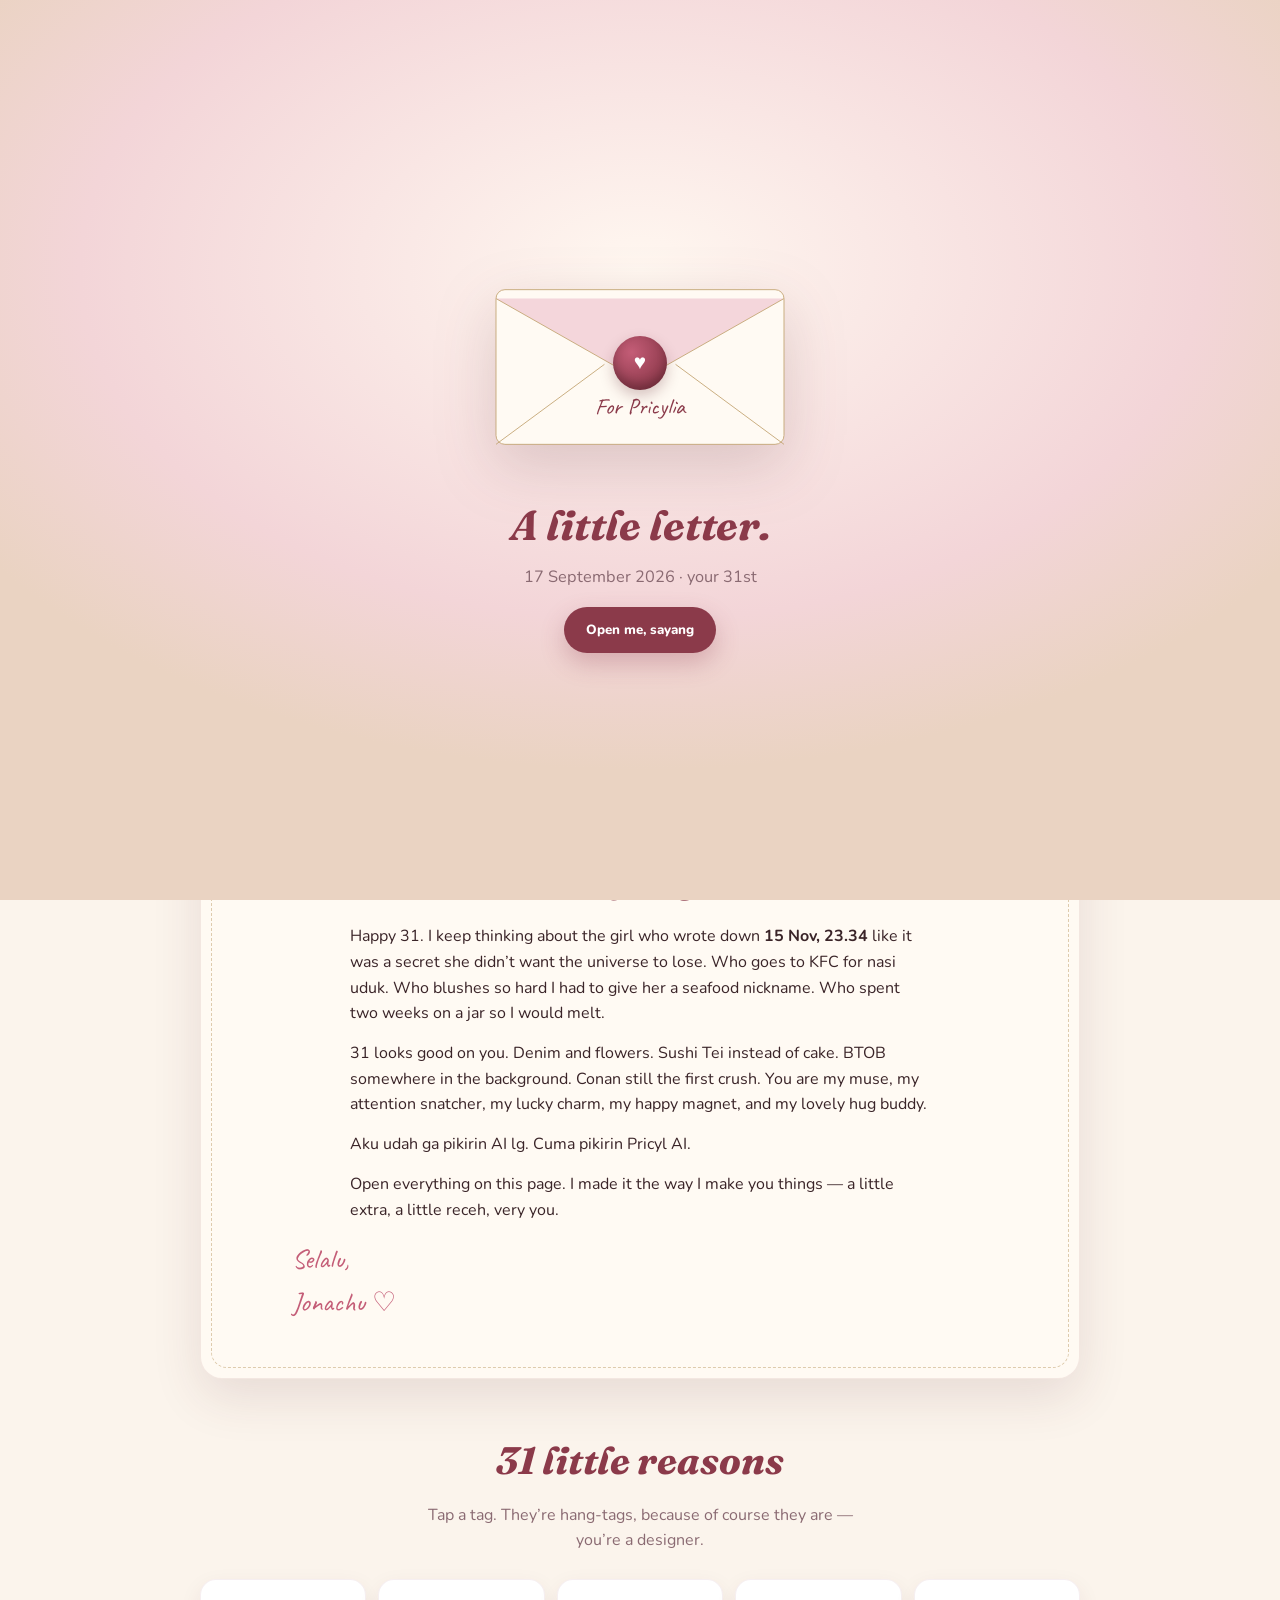
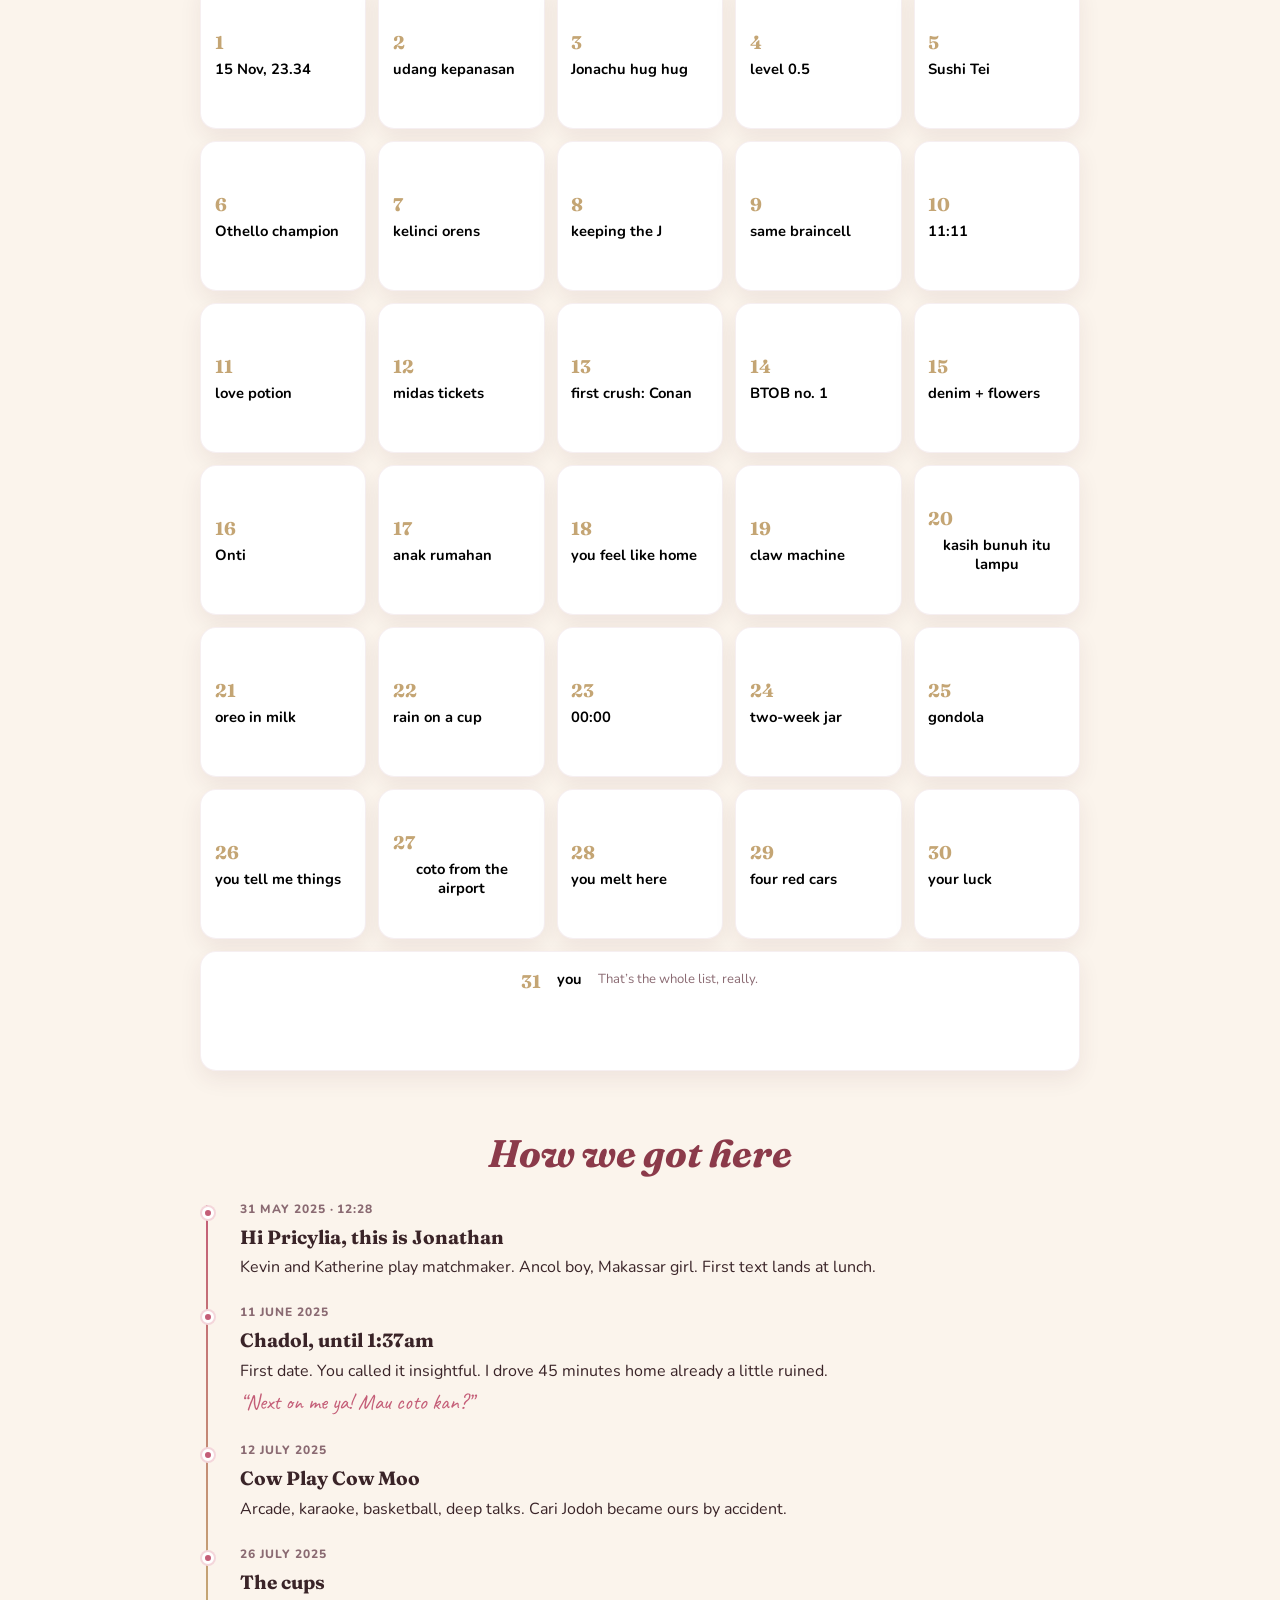
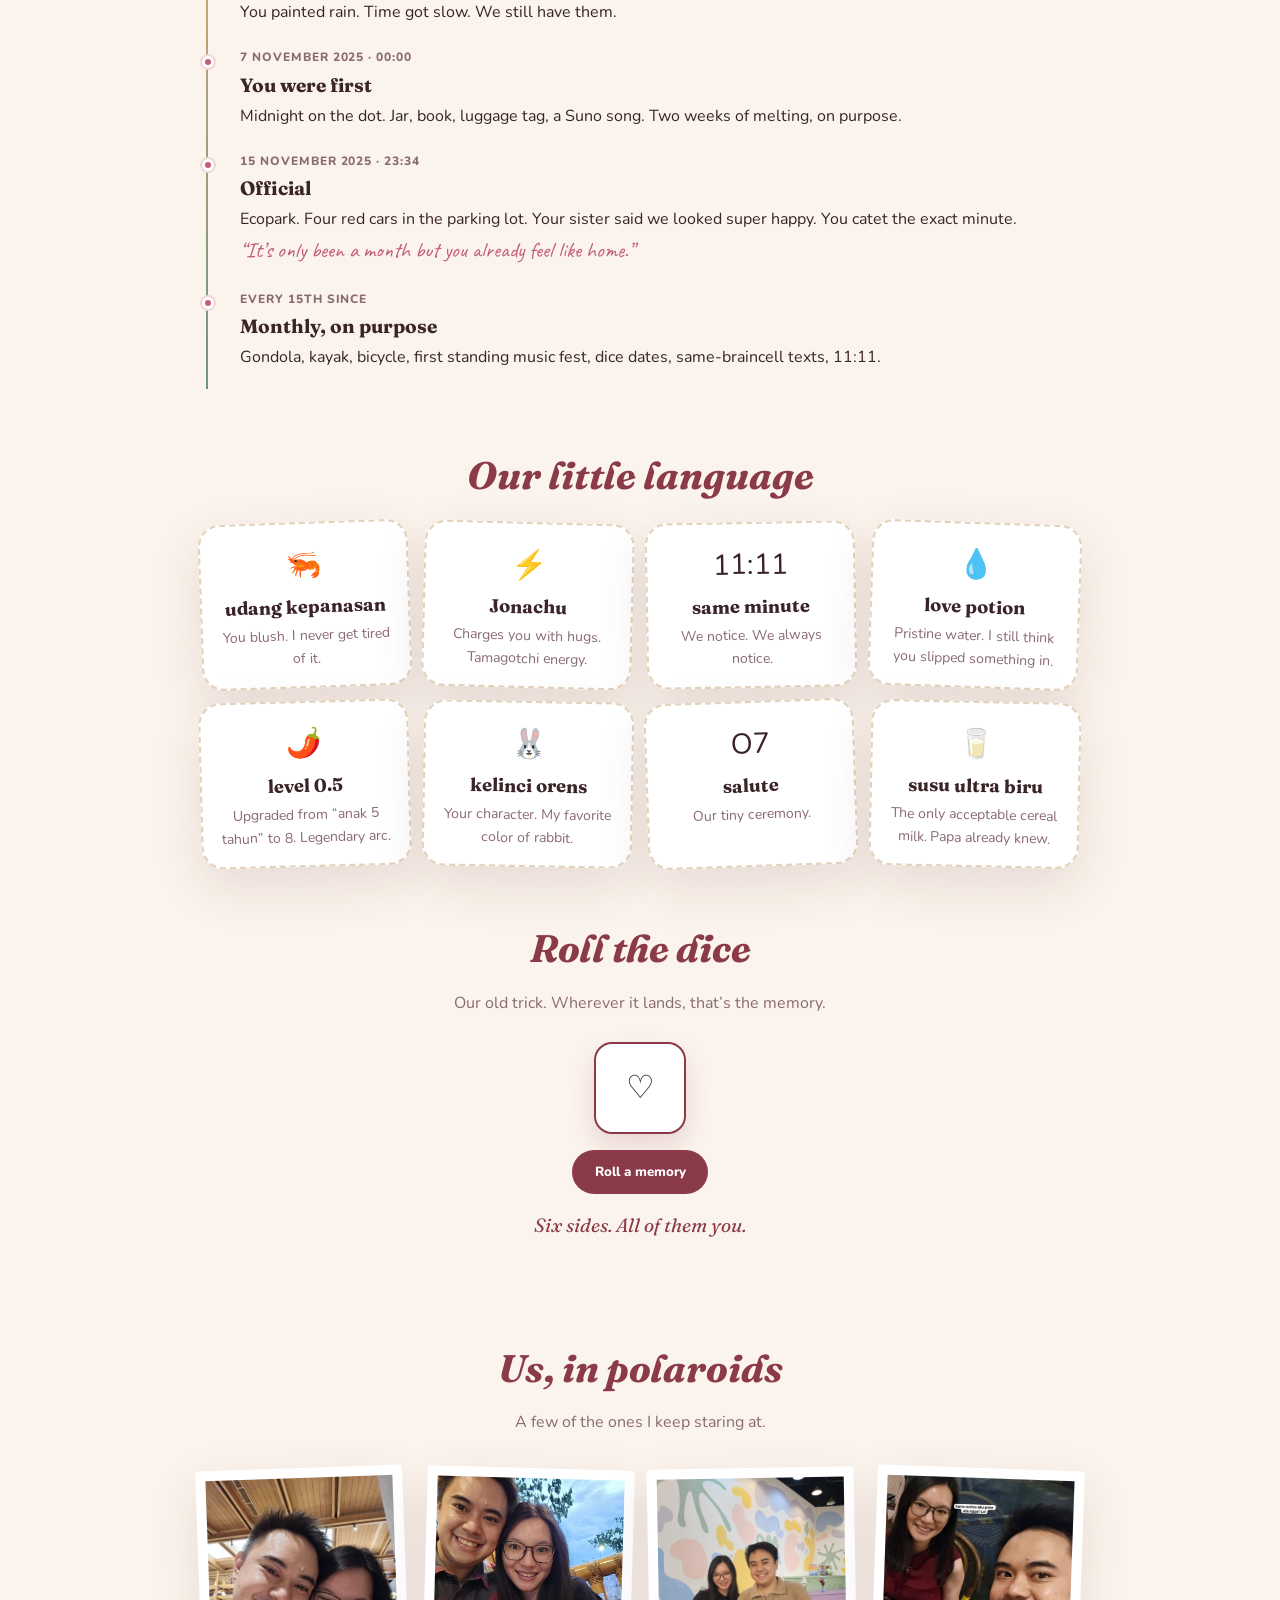
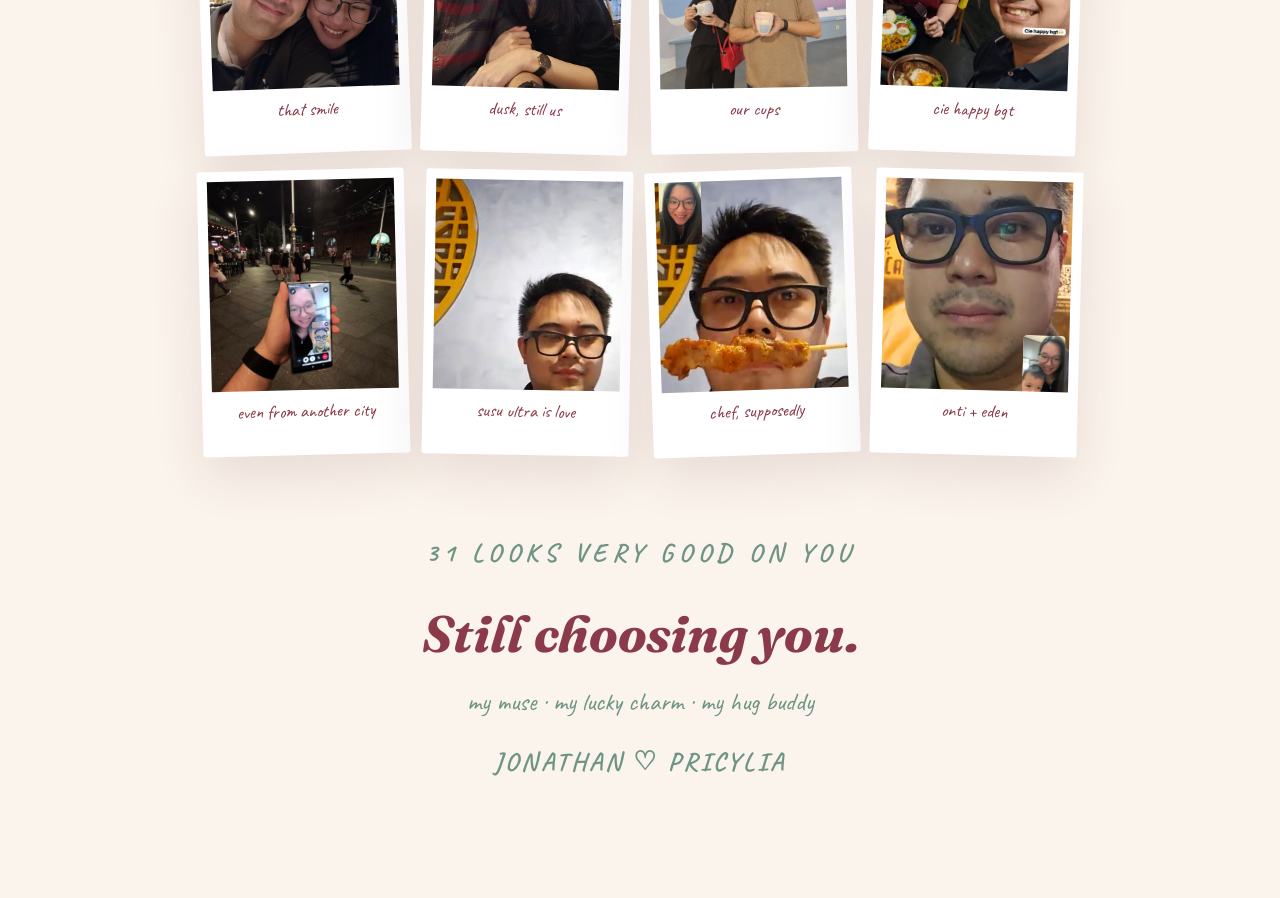
==== birthday/index.html @ 7da09017 "Add Pricylia's 31st birthday letter at /birthday A sealed-envelope birthday site with her photos, 31" ====
<!DOCTYPE html>
<html lang="en">
<head>
<meta charset="UTF-8">
<meta name="viewport" content="width=device-width, initial-scale=1">
<title>Happy 31st, Pricylia</title>
<meta name="description" content="A birthday letter for Pricylia — 17 September 2026.">
<meta property="og:title" content="Happy 31st, Pricylia">
<meta property="og:description" content="Open me, sayang.">
<link rel="preconnect" href="https://fonts.googleapis.com">
<link rel="preconnect" href="https://fonts.gstatic.com" crossorigin>
<link href="https://fonts.googleapis.com/css2?family=Caveat:wght@500;600;700&family=Fraunces:ital,opsz,wght@0,9..144,500;0,9..144,700;1,9..144,500;1,9..144,700&family=Nunito:wght@400;600;700;800&display=swap" rel="stylesheet">
<style>
:root{
  --cream:#fbf4ec;
  --paper:#fffaf3;
  --ink:#3a2428;
  --muted:#8a6a72;
  --rose:#c45d77;
  --maroon:#8b3a4a;
  --gold:#c4a574;
  --sage:#6f9484;
  --blush:#f4d6db;
  --petal:#e8a0b0;
  --shadow:0 18px 50px rgba(90,40,50,.12);
  --radius:22px;
}
*,*::before,*::after{box-sizing:border-box;margin:0;padding:0}
html{scroll-behavior:smooth}
body{
  font-family:'Nunito',sans-serif;
  color:var(--ink);
  background:var(--cream);
  line-height:1.6;
  overflow-x:hidden;
  min-height:100vh;
}
body::before{
  content:"";
  position:fixed;inset:0;pointer-events:none;z-index:0;
  background:
    radial-gradient(900px 500px at 10% -10%, rgba(244,214,219,.7), transparent 60%),
    radial-gradient(700px 400px at 110% 10%, rgba(196,165,116,.22), transparent 55%),
    radial-gradient(600px 500px at 50% 120%, rgba(111,148,132,.16), transparent 50%);
}
img{max-width:100%;display:block}
button{font-family:inherit;cursor:pointer}
a{color:var(--maroon)}
.wrap{position:relative;z-index:1;max-width:920px;margin:0 auto;padding:0 1.25rem 5rem}

/* Envelope gate */
.gate{
  position:fixed;inset:0;z-index:80;
  display:flex;align-items:center;justify-content:center;
  background:
    radial-gradient(800px 500px at 50% 30%, #fff7f0, #f3d5d8 70%, #ead3c2);
  transition:opacity .8s ease, visibility .8s ease;
}
.gate.open{opacity:0;visibility:hidden;pointer-events:none}
.gate-inner{text-align:center;padding:1.5rem;max-width:420px}
.envelope{
  position:relative;
  width:min(320px,78vw);margin:0 auto 1.4rem;cursor:pointer;
  filter:drop-shadow(0 20px 30px rgba(90,40,50,.18));
  transform-origin:center;
  animation:floaty 3.4s ease-in-out infinite;
}
.envelope svg{width:100%;height:auto}
.gate h1{
  font-family:'Fraunces',serif;font-style:italic;font-weight:700;
  font-size:clamp(1.8rem,5vw,2.6rem);color:var(--maroon);margin-bottom:.35rem;
}
.gate p{color:var(--muted);font-size:1.02rem}
.tap{
  display:inline-block;margin-top:1.1rem;
  background:var(--maroon);color:#fff;border:0;
  padding:.85rem 1.4rem;border-radius:999px;font-weight:800;
  box-shadow:0 10px 24px rgba(139,58,74,.28);
}
.seal{
  position:absolute;left:50%;top:52%;transform:translate(-50%,-50%);
  width:54px;height:54px;border-radius:50%;
  background:radial-gradient(circle at 35% 30%, #c45d77, #7a2d3c);
  box-shadow:inset 0 -6px 10px rgba(0,0,0,.2), 0 6px 14px rgba(90,30,40,.25);
  display:grid;place-items:center;color:#fff;font-size:1.3rem;
  pointer-events:none;
}

/* Petals */
.petals{position:fixed;inset:0;overflow:hidden;pointer-events:none;z-index:5}
.petal{
  position:absolute;top:-40px;width:12px;height:16px;border-radius:80% 0 80% 0;
  background:var(--petal);opacity:.75;
  animation:fall linear forwards;
}
.petal:nth-child(odd){background:#c4a574;border-radius:0 80% 0 80%}
.petal:nth-child(3n){background:#6f9484}

/* Hero */
.hero{text-align:center;padding:3.5rem 0 2rem}
.kicker{
  letter-spacing:.22em;text-transform:uppercase;font-size:.72rem;
  color:var(--maroon);font-weight:800;margin-bottom:.7rem;
}
.hero h1{
  font-family:'Fraunces',serif;font-style:italic;font-weight:700;
  font-size:clamp(2.4rem,8vw,4.6rem);color:var(--maroon);line-height:1.05;
}
.hero .sub{
  font-family:'Caveat',cursive;font-size:clamp(1.5rem,4vw,2.1rem);
  color:var(--sage);margin:.4rem 0 1.4rem;
}
.polaroid{
  width:min(280px,70vw);margin:0 auto 1.2rem;background:#fff;
  padding:12px 12px 36px;border-radius:4px;
  box-shadow:var(--shadow);transform:rotate(-2.4deg);
}
.polaroid img{width:100%;height:250px;object-fit:cover;border-radius:2px}
.polaroid span{
  font-family:'Caveat',cursive;font-size:1.25rem;display:block;margin-top:.55rem;color:var(--maroon);
}
.age{
  display:inline-flex;gap:.6rem;align-items:center;justify-content:center;
  margin-top:.6rem;flex-wrap:wrap;
}
.pill{
  background:#fff;border:1px solid rgba(139,58,74,.12);
  border-radius:999px;padding:.35rem .8rem;font-size:.82rem;color:var(--muted);
}

/* Paper card */
.letter{
  background:var(--paper);
  border:1px solid rgba(139,58,74,.1);
  border-radius:var(--radius);
  padding:clamp(1.4rem,4vw,2.4rem);
  box-shadow:var(--shadow);
  position:relative;
}
.letter::after{
  content:"";position:absolute;inset:10px;border:1px dashed rgba(196,165,116,.55);
  border-radius:16px;pointer-events:none;
}
.letter h2,.section-title{
  font-family:'Fraunces',serif;font-style:italic;text-align:center;
  color:var(--maroon);font-size:clamp(1.7rem,4vw,2.4rem);margin-bottom:1rem;
}
.letter p{margin:0 auto .9rem;max-width:58ch}
.signoff{font-family:'Caveat',cursive;font-size:1.7rem;color:var(--rose);margin-top:1rem}

section{padding:3.2rem 0 0}
.lede{text-align:center;color:var(--muted);max-width:46ch;margin:-.3rem auto 1.6rem}

/* 31 reasons */
.reasons{
  display:grid;grid-template-columns:repeat(auto-fill,minmax(150px,1fr));gap:.75rem;
}
.reason{
  background:#fff;border-radius:16px;min-height:150px;padding:1rem .85rem .9rem;
  box-shadow:0 8px 22px rgba(90,40,50,.08);
  border:1px solid rgba(139,58,74,.08);
  cursor:pointer;text-align:center;
  display:flex;flex-direction:column;justify-content:center;gap:.35rem;
  transition:transform .25s ease, box-shadow .25s ease;
}
.reason:hover{transform:translateY(-4px) rotate(-.6deg);box-shadow:0 16px 30px rgba(90,40,50,.12)}
.reason .n{
  font-family:'Fraunces',serif;font-weight:700;color:var(--gold);font-size:1.15rem;
}
.reason .t{font-size:.92rem;font-weight:700;line-height:1.35}
.reason .d{display:none;font-size:.82rem;color:var(--muted)}
.reason.open .d{display:block}
.reason.open{background:linear-gradient(180deg,#fff,#fdeef1)}
.reason.featured{grid-column:1/-1;min-height:120px;flex-direction:row;gap:1rem;padding:1.1rem 1.3rem}
.reason.featured .d{display:block}

/* Timeline */
.story{position:relative;padding-left:1.2rem}
.story::before{
  content:"";position:absolute;left:6px;top:.3rem;bottom:.3rem;width:2px;
  background:linear-gradient(var(--rose),var(--gold),var(--sage));
}
.beat{position:relative;padding:0 0 1.4rem 1.3rem}
.beat::before{
  content:"";position:absolute;left:-1.05rem;top:.45rem;
  width:12px;height:12px;border-radius:50%;background:var(--rose);
  border:3px solid #fff;box-shadow:0 0 0 2px var(--blush);
}
.beat .when{font-size:.75rem;letter-spacing:.08em;text-transform:uppercase;color:var(--muted);font-weight:800}
.beat h3{font-family:'Fraunces',serif;font-size:1.2rem;margin:.15rem 0 .2rem}
.quote{font-family:'Caveat',cursive;font-size:1.35rem;color:var(--rose)}

/* Stickers / jokes */
.stickers{
  display:grid;grid-template-columns:repeat(auto-fit,minmax(180px,1fr));gap:.8rem;
}
.sticker{
  background:#fff;border-radius:22px;padding:1.1rem 1rem 1rem;
  text-align:center;box-shadow:var(--shadow);
  border:2px dashed rgba(196,165,116,.5);
  transform:rotate(var(--tilt, -1deg));
}
.sticker .emo{font-size:1.8rem}
.sticker h3{font-family:'Fraunces',serif;font-size:1.15rem;margin:.25rem 0}
.sticker p{font-size:.88rem;color:var(--muted)}

/* Dice */
.dice-box{text-align:center}
.die{
  width:92px;height:92px;margin:0 auto 1rem;border-radius:18px;
  background:#fff;border:2px solid var(--maroon);
  display:grid;place-items:center;font-size:2rem;
  box-shadow:0 12px 24px rgba(139,58,74,.16);
  transition:transform .4s cubic-bezier(.2,1.4,.3,1);
}
.die.roll{transform:rotate(18deg) scale(1.08)}
.roll-btn{
  background:var(--maroon);color:#fff;border:0;border-radius:999px;
  padding:.8rem 1.4rem;font-weight:800;
}
.memory{
  margin:1rem auto 0;max-width:42ch;min-height:4.8rem;
  font-family:'Fraunces',serif;font-style:italic;font-size:1.2rem;color:var(--maroon);
}

/* Gallery */
.film{
  display:grid;grid-template-columns:repeat(auto-fit,minmax(180px,1fr));gap:1.1rem;
  padding:.4rem 0 1rem;
}
.shot{
  background:#fff;padding:10px 10px 28px;border-radius:3px;
  box-shadow:var(--shadow);transform:rotate(var(--r, 1deg));
  cursor:pointer;
}
.shot img{width:100%;height:210px;object-fit:cover;object-position:center}
.shot.tall img{object-position:center 20%}
.shot.bottom img{object-position:center 80%}
.shot figcaption{
  font-family:'Caveat',cursive;text-align:center;margin-top:.45rem;font-size:1.15rem;color:var(--maroon);
}

/* Close */
.close{
  text-align:center;padding:3.5rem 0 1rem;
}
.close h2{font-family:'Fraunces',serif;font-style:italic;font-size:clamp(2rem,6vw,3.2rem);color:var(--maroon)}
.close p{font-family:'Caveat',cursive;font-size:1.6rem;color:var(--sage);margin:.4rem 0 1.2rem}
.names{font-weight:800;letter-spacing:.12em;text-transform:uppercase;font-size:.72rem;color:var(--muted)}

.lightbox{
  position:fixed;inset:0;background:rgba(40,20,24,.86);display:none;
  align-items:center;justify-content:center;z-index:90;padding:1.5rem;
}
.lightbox.show{display:flex}
.lightbox img{max-width:min(920px,100%);max-height:88vh;border-radius:8px;box-shadow:0 20px 60px rgba(0,0,0,.4)}

@keyframes floaty{
  0%,100%{transform:translateY(0)}
  50%{transform:translateY(-8px)}
}
@keyframes fall{
  to{transform:translateY(110vh) rotate(280deg);opacity:.15}
}
@keyframes pop{
  from{opacity:0;transform:translateY(16px)}
  to{opacity:1;transform:none}
}
.reveal{opacity:0;animation:pop .7s ease forwards}
@media (prefers-reduced-motion:reduce){
  .envelope,.petal,.reveal,.reason{animation:none!important;opacity:1}
  html{scroll-behavior:auto}
}
@media (max-width:640px){
  .polaroid img,.shot img{height:200px}
  .reasons{grid-template-columns:repeat(2,minmax(0,1fr))}
}
</style>
</head>
<body>
<div class="gate" id="gate">
  <div class="gate-inner">
    <div class="envelope" id="envelope" role="button" tabindex="0" aria-label="Open birthday letter">
      <svg viewBox="0 0 360 240" fill="none" aria-hidden="true">
        <rect x="18" y="48" width="324" height="174" rx="10" fill="#fffaf3" stroke="#c4a574"/>
        <path d="M18 58 L180 150 L342 58" fill="#f4d6db" stroke="#c4a574"/>
        <path d="M18 222 L140 132" stroke="#c4a574"/>
        <path d="M342 222 L220 132" stroke="#c4a574"/>
        <text x="180" y="188" text-anchor="middle" font-family="Caveat, cursive" font-size="26" fill="#8b3a4a">For Pricylia</text>
      </svg>
      <div class="seal">♥</div>
    </div>
    <h1>A little letter.</h1>
    <p>17 September 2026 · your 31st</p>
    <button class="tap" id="openBtn" type="button">Open me, sayang</button>
  </div>
</div>

<div class="petals" id="petals" hidden></div>

<main class="wrap">
  <header class="hero">
    <p class="kicker">September 17 · 2026</p>
    <div class="polaroid">
      <img src="photos/us-1.jpg" alt="Jonathan and Pricylia, close and smiling">
      <span>my muse, obviously</span>
    </div>
    <h1>Happy 31st,<br>Pricylia.</h1>
    <p class="sub">from your clingy Jonachu</p>
    <div class="age">
      <span class="pill">born 17.09.1995</span>
      <span class="pill">INFJ, still keeping the J</span>
      <span class="pill">Makassar → Jakarta</span>
    </div>
  </header>

  <section>
    <article class="letter">
      <h2>Sayang,</h2>
      <p>Happy 31. I keep thinking about the girl who wrote down <strong>15 Nov, 23.34</strong> like it was a secret she didn’t want the universe to lose. Who goes to KFC for nasi uduk. Who blushes so hard I had to give her a seafood nickname. Who spent two weeks on a jar so I would melt.</p>
      <p>31 looks good on you. Denim and flowers. Sushi Tei instead of cake. BTOB somewhere in the background. Conan still the first crush. You are my muse, my attention snatcher, my lucky charm, my happy magnet, and my lovely hug buddy.</p>
      <p>Aku udah ga pikirin AI lg. Cuma pikirin Pricyl AI.</p>
      <p>Open everything on this page. I made it the way I make you things — a little extra, a little receh, very you.</p>
      <p class="signoff">Selalu,<br>Jonachu ♡</p>
    </article>
  </section>

  <section>
    <h2 class="section-title">31 little reasons</h2>
    <p class="lede">Tap a tag. They’re hang-tags, because of course they are — you’re a designer.</p>
    <div class="reasons" id="reasons"></div>
  </section>

  <section>
    <h2 class="section-title">How we got here</h2>
    <div class="story">
      <div class="beat">
        <p class="when">31 May 2025 · 12:28</p>
        <h3>Hi Pricylia, this is Jonathan</h3>
        <p>Kevin and Katherine play matchmaker. Ancol boy, Makassar girl. First text lands at lunch.</p>
      </div>
      <div class="beat">
        <p class="when">11 June 2025</p>
        <h3>Chadol, until 1:37am</h3>
        <p>First date. You called it insightful. I drove 45 minutes home already a little ruined.</p>
        <p class="quote">“Next on me ya! Mau coto kan?”</p>
      </div>
      <div class="beat">
        <p class="when">12 July 2025</p>
        <h3>Cow Play Cow Moo</h3>
        <p>Arcade, karaoke, basketball, deep talks. Cari Jodoh became ours by accident.</p>
      </div>
      <div class="beat">
        <p class="when">26 July 2025</p>
        <h3>The cups</h3>
        <p>You painted rain. Time got slow. We still have them.</p>
      </div>
      <div class="beat">
        <p class="when">7 November 2025 · 00:00</p>
        <h3>You were first</h3>
        <p>Midnight on the dot. Jar, book, luggage tag, a Suno song. Two weeks of melting, on purpose.</p>
      </div>
      <div class="beat">
        <p class="when">15 November 2025 · 23:34</p>
        <h3>Official</h3>
        <p>Ecopark. Four red cars in the parking lot. Your sister said we looked super happy. You catet the exact minute.</p>
        <p class="quote">“It’s only been a month but you already feel like home.”</p>
      </div>
      <div class="beat">
        <p class="when">every 15th since</p>
        <h3>Monthly, on purpose</h3>
        <p>Gondola, kayak, bicycle, first standing music fest, dice dates, same-braincell texts, 11:11.</p>
      </div>
    </div>
  </section>

  <section>
    <h2 class="section-title">Our little language</h2>
    <div class="stickers">
      <article class="sticker" style="--tilt:-2deg"><div class="emo">🦐</div><h3>udang kepanasan</h3><p>You blush. I never get tired of it.</p></article>
      <article class="sticker" style="--tilt:1.5deg"><div class="emo">⚡</div><h3>Jonachu</h3><p>Charges you with hugs. Tamagotchi energy.</p></article>
      <article class="sticker" style="--tilt:-1deg"><div class="emo">11:11</div><h3>same minute</h3><p>We notice. We always notice.</p></article>
      <article class="sticker" style="--tilt:2deg"><div class="emo">💧</div><h3>love potion</h3><p>Pristine water. I still think you slipped something in.</p></article>
      <article class="sticker" style="--tilt:-1.5deg"><div class="emo">🌶️</div><h3>level 0.5</h3><p>Upgraded from “anak 5 tahun” to 8. Legendary arc.</p></article>
      <article class="sticker" style="--tilt:1deg"><div class="emo">🐰</div><h3>kelinci orens</h3><p>Your character. My favorite color of rabbit.</p></article>
      <article class="sticker" style="--tilt:-2deg"><div class="emo">O7</div><h3>salute</h3><p>Our tiny ceremony.</p></article>
      <article class="sticker" style="--tilt:1.2deg"><div class="emo">🥛</div><h3>susu ultra biru</h3><p>The only acceptable cereal milk. Papa already knew.</p></article>
    </div>
  </section>

  <section class="dice-box">
    <h2 class="section-title">Roll the dice</h2>
    <p class="lede">Our old trick. Wherever it lands, that’s the memory.</p>
    <div class="die" id="die">♡</div>
    <button class="roll-btn" id="roll" type="button">Roll a memory</button>
    <p class="memory" id="memory">Six sides. All of them you.</p>
  </section>

  <section>
    <h2 class="section-title">Us, in polaroids</h2>
    <p class="lede">A few of the ones I keep staring at.</p>
    <div class="film">
      <figure class="shot" style="--r:-2deg"><img src="photos/us-5.jpg" alt="Pricylia smiling with her eyes closed, leaning on Jonathan"><figcaption>that smile</figcaption></figure>
      <figure class="shot" style="--r:1.6deg"><img src="photos/us-2.jpg" alt="Evening selfie on a bamboo terrace"><figcaption>dusk, still us</figcaption></figure>
      <figure class="shot" style="--r:-1deg"><img src="photos/us-3.jpg" alt="The two of them holding the cups they painted together"><figcaption>our cups</figcaption></figure>
      <figure class="shot" style="--r:2deg"><img src="photos/us-7.jpg" alt="Dinner date, Pricylia in maroon"><figcaption>cie happy bgt</figcaption></figure>
      <figure class="shot tall" style="--r:-1.4deg"><img src="photos/us-11.jpg" alt="Video call on a night street in Sydney"><figcaption>even from another city</figcaption></figure>
      <figure class="shot tall" style="--r:1deg"><img src="photos/us-8.jpg" alt="Jonathan holding a milk bottle on a video call"><figcaption>susu ultra is love</figcaption></figure>
      <figure class="shot tall" style="--r:-2deg"><img src="photos/us-9.jpg" alt="Jonathan with satay as a mustache, Pricylia laughing on video call"><figcaption>chef, supposedly</figcaption></figure>
      <figure class="shot bottom" style="--r:1.5deg"><img src="photos/us-10.jpg" alt="Video call with Pricylia and her nephew Eden"><figcaption>onti + eden</figcaption></figure>
    </div>
  </section>

  <section class="close">
    <p class="kicker">31 looks very good on you</p>
    <h2>Still choosing you.</h2>
    <p>my muse · my lucky charm · my hug buddy</p>
    <p class="names">Jonathan ♡ Pricylia</p>
  </section>
</main>

<div class="lightbox" id="lb" role="dialog" aria-label="Photo"><img alt=""></div>

<script>
const reasons = [
  ["15 Nov, 23.34","You wrote it down. I still get quiet about that."],
  ["udang kepanasan","Bright red. My favorite color on you."],
  ["Jonachu hug hug","Your tamagotchi. I take the job seriously."],
  ["level 0.5","The bravest tiny spice tolerance in Jakarta."],
  ["Sushi Tei","Birthday cake was never the point."],
  ["Othello champion","Whole school. Then you pretend you never want to think."],
  ["kelinci orens","I hear it and I see you."],
  ["keeping the J","Aku tetep J soalnya Jonathan. Unfair and perfect."],
  ["same braincell","The tenth time I knew I was in trouble."],
  ["11:11","A tiny holiday we invented."],
  ["love potion","I still blame the Pristine."],
  ["midas tickets","Mamamoo free. Blackpink free. Blessed."],
  ["first crush: Conan","Loyalty. I respect it."],
  ["BTOB no. 1","You went to the fan meetup alone. That’s courage."],
  ["denim + flowers","First runway, first newspaper, still the plot."],
  ["Onti","Eden tries to race you. 29-year handicap."],
  ["anak rumahan","Homebody who still says yes to the night."],
  ["you feel like home","One month in. You said it. I kept it."],
  ["claw machine","Second try. Of course."],
  ["kasih bunuh itu lampu","Makassar in your mouth. I collect the phrases."],
  ["oreo in milk","Guilty. Cute. Allowed."],
  ["rain on a cup","You painted time slowing down."],
  ["00:00","First to wish me happy birthday. I felt chosen."],
  ["two-week jar","The most dangerous handmade object I own."],
  ["gondola","KATA KAMU AKU CNTIK. Yes. I did. I do."],
  ["you tell me things","The stuff you usually swallow. Safe, with me."],
  ["coto from the airport","Straight home. No itinerary. Ikut aja."],
  ["you melt here","Survival mode off. That’s the honor."],
  ["four red cars","The night we became official. Lucky on purpose."],
  ["your luck","Winning things should be illegal at your rate."],
  ["you","That’s the whole list, really."]
];

const box = document.getElementById('reasons');
reasons.forEach(([t,d],i)=>{
  const el = document.createElement('button');
  el.className = 'reason' + (i === reasons.length-1 ? ' featured' : '');
  el.type = 'button';
  el.innerHTML = `<span class="n">${i+1}</span><span class="t">${t}</span><span class="d">${d}</span>`;
  el.addEventListener('click',()=>el.classList.toggle('open'));
  box.appendChild(el);
});

const memories = [
  "Chadol. First date. You said insightful. I was already gone.",
  "Painted cups. Yours had a handle. You put rain on it.",
  "15 November, 23.34. You catet it. I replay it.",
  "11:11. Two phones, one minute, same little gasp.",
  "You on the gondola. I told you you were beautiful. I meant it twice.",
  "Sushi Tei forever. Besties know. I know now too."
];
const die = document.getElementById('die');
const memory = document.getElementById('memory');
document.getElementById('roll').addEventListener('click',()=>{
  die.classList.add('roll');
  const pick = memories[Math.floor(Math.random()*memories.length)];
  die.textContent = ['⚀','⚁','⚂','⚃','⚄','⚅'][Math.floor(Math.random()*6)];
  memory.textContent = pick;
  setTimeout(()=>die.classList.remove('roll'),400);
});

function openLetter(){
  document.getElementById('gate').classList.add('open');
  const petals = document.getElementById('petals');
  petals.hidden = false;
  if (window.matchMedia('(prefers-reduced-motion: reduce)').matches) return;
  for(let i=0;i<28;i++){
    const p = document.createElement('i');
    p.className = 'petal';
    p.style.left = Math.random()*100+'%';
    p.style.animationDuration = (6+Math.random()*7)+'s';
    p.style.animationDelay = (Math.random()*2)+'s';
    p.style.transform = 'scale('+(0.6+Math.random()*0.8)+')';
    petals.appendChild(p);
  }
}
document.getElementById('openBtn').addEventListener('click', openLetter);
document.getElementById('envelope').addEventListener('click', openLetter);
document.getElementById('envelope').addEventListener('keydown', e=>{
  if(e.key==='Enter' || e.key===' '){ e.preventDefault(); openLetter(); }
});
if (new URLSearchParams(location.search).has('open')) openLetter();

const lb = document.getElementById('lb');
document.querySelectorAll('.shot img, .polaroid img').forEach(img=>{
  img.addEventListener('click',()=>{
    lb.querySelector('img').src = img.src;
    lb.querySelector('img').alt = img.alt;
    lb.classList.add('show');
  });
});
lb.addEventListener('click',()=>lb.classList.remove('show'));
</script>
</body>
</html>
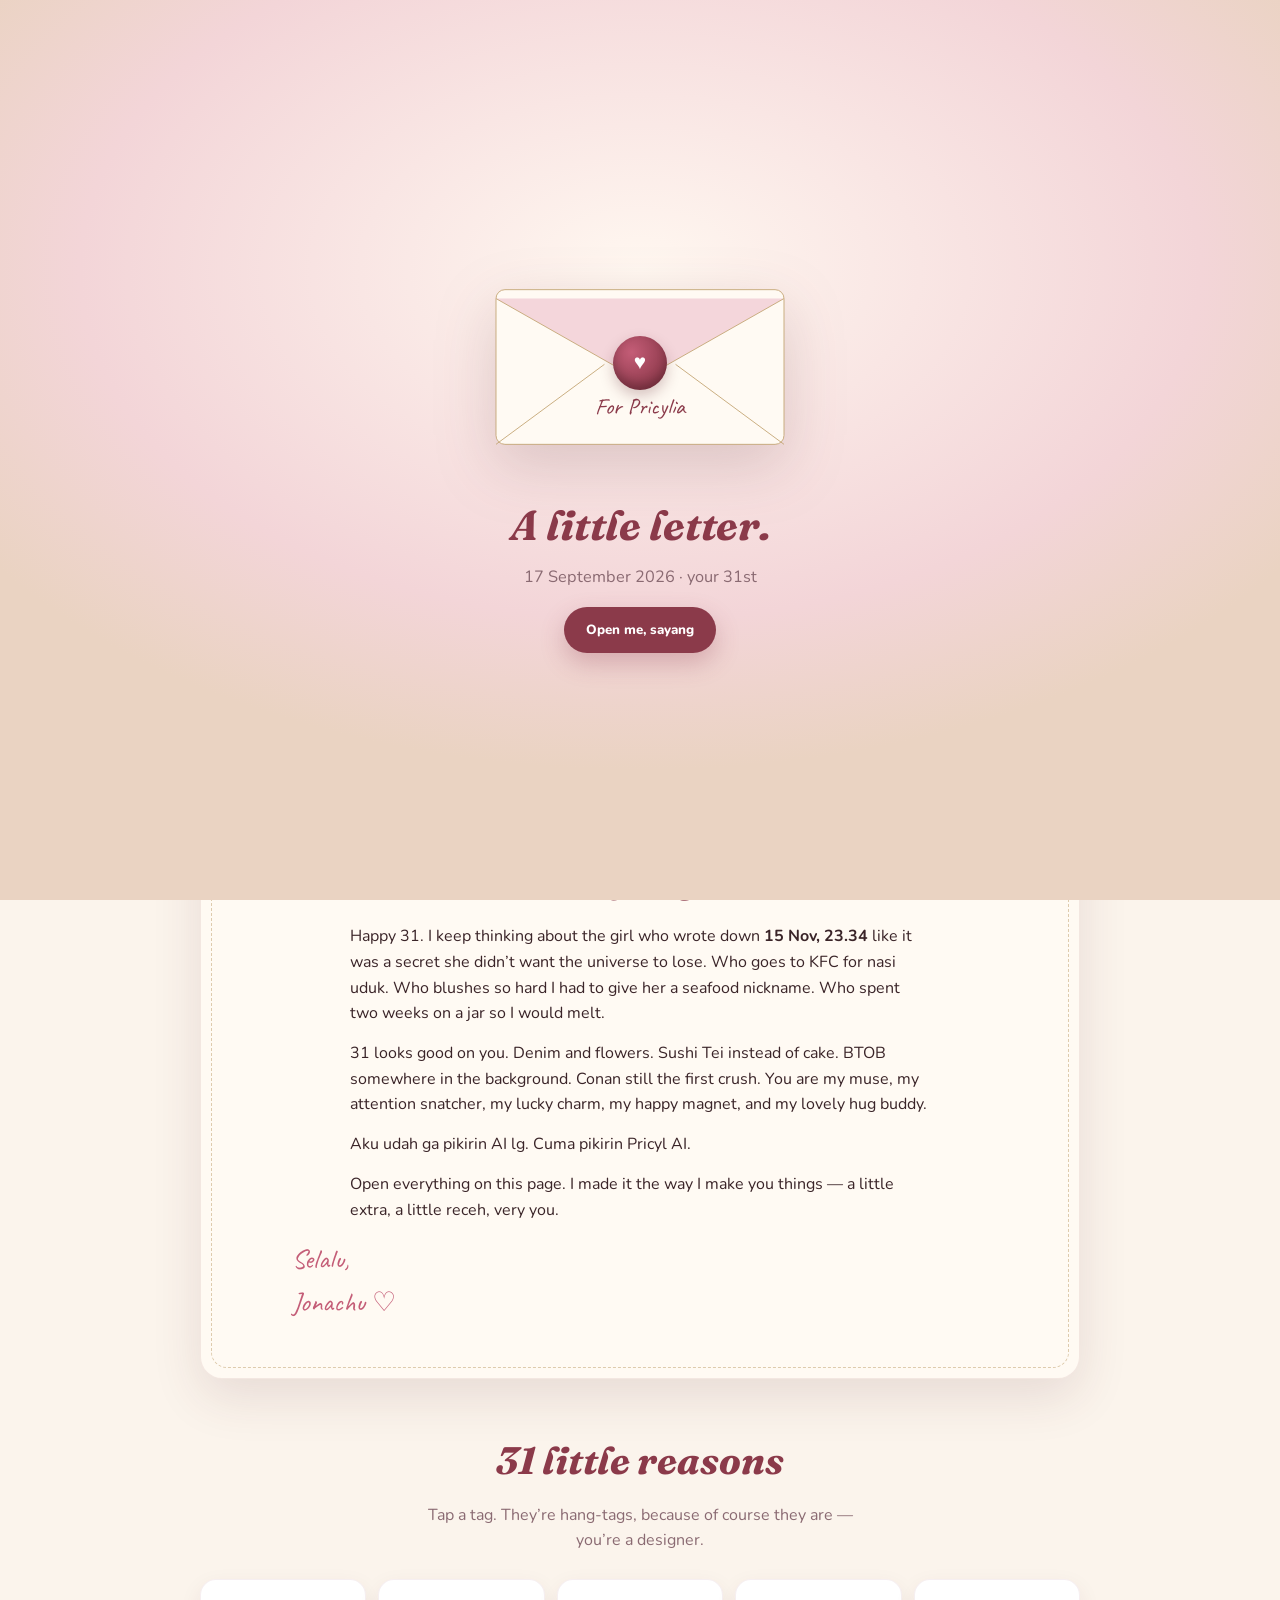
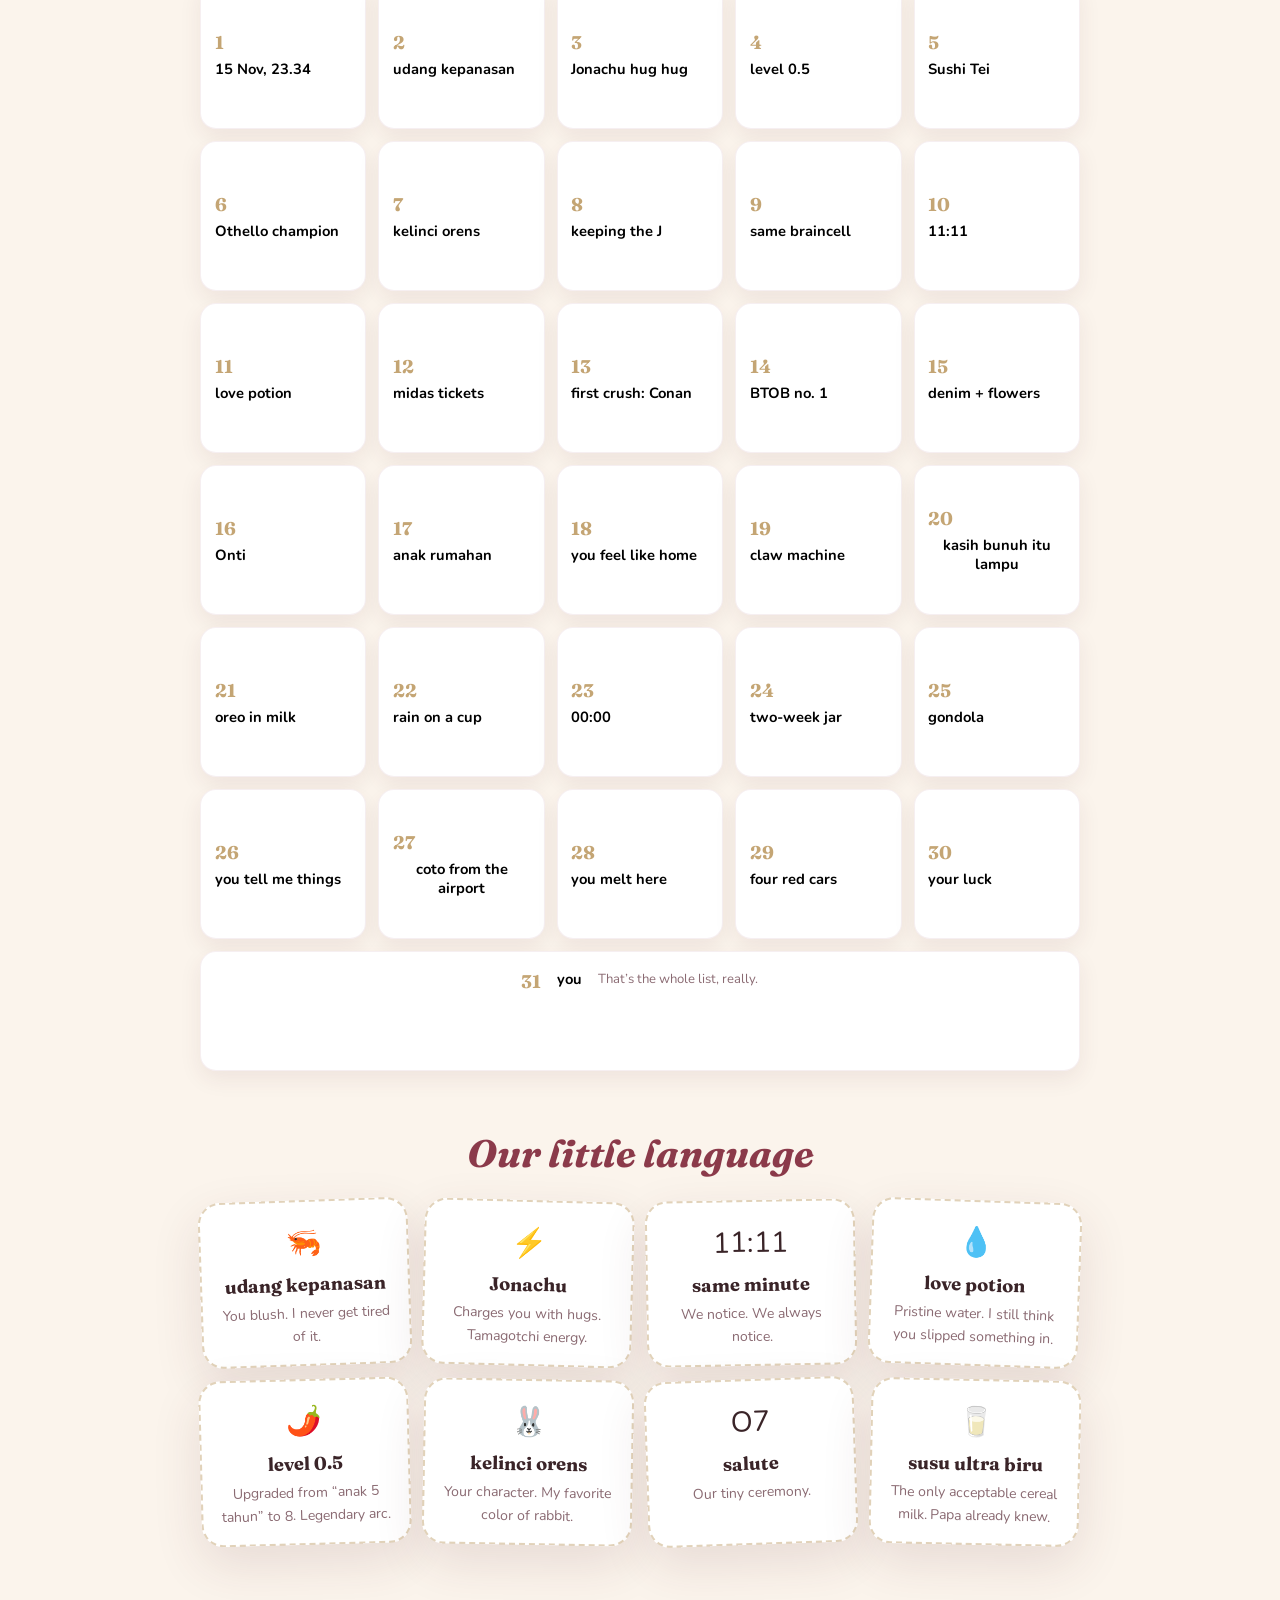
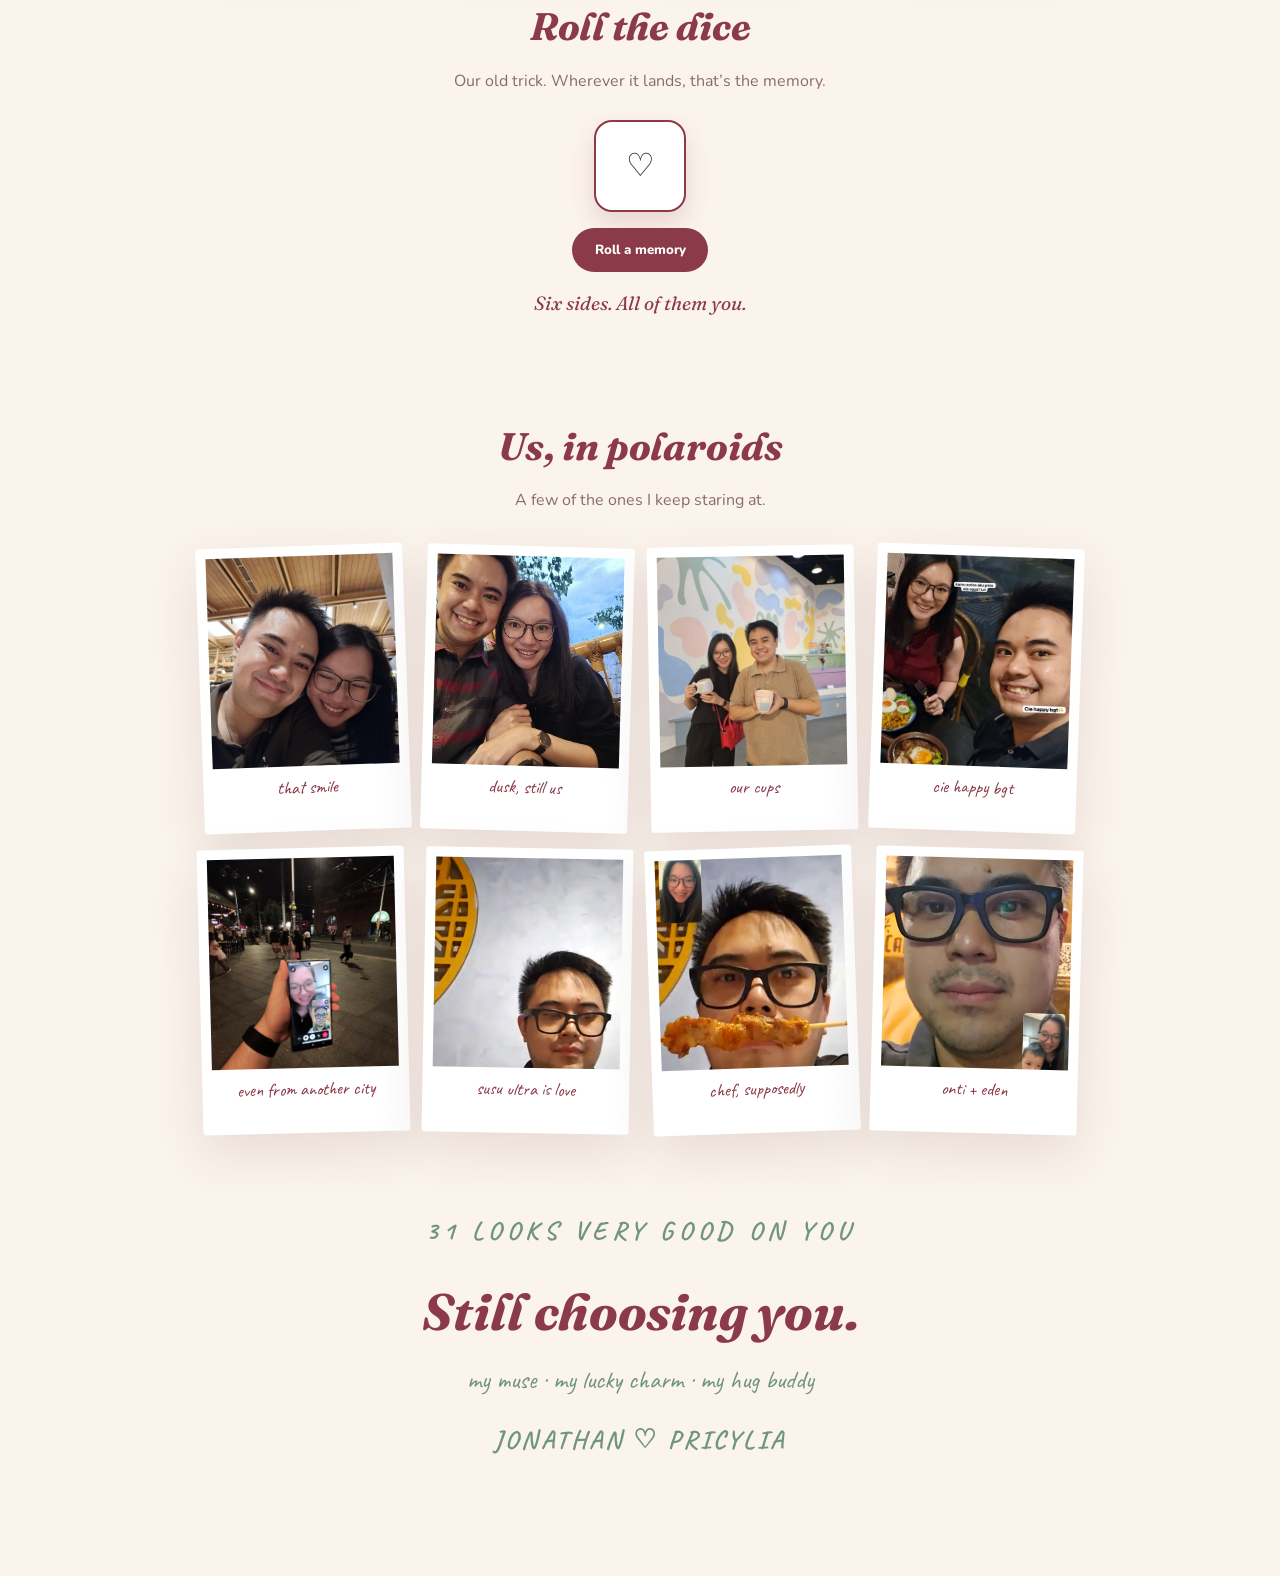
==== commit 9c88e797: "Remove How we got here section from birthday page" ====
--- a/birthday/index.html
+++ b/birthday/index.html
@@ -174,22 +174,6 @@
 .reason.featured{grid-column:1/-1;min-height:120px;flex-direction:row;gap:1rem;padding:1.1rem 1.3rem}
 .reason.featured .d{display:block}
 
-/* Timeline */
-.story{position:relative;padding-left:1.2rem}
-.story::before{
-  content:"";position:absolute;left:6px;top:.3rem;bottom:.3rem;width:2px;
-  background:linear-gradient(var(--rose),var(--gold),var(--sage));
-}
-.beat{position:relative;padding:0 0 1.4rem 1.3rem}
-.beat::before{
-  content:"";position:absolute;left:-1.05rem;top:.45rem;
-  width:12px;height:12px;border-radius:50%;background:var(--rose);
-  border:3px solid #fff;box-shadow:0 0 0 2px var(--blush);
-}
-.beat .when{font-size:.75rem;letter-spacing:.08em;text-transform:uppercase;color:var(--muted);font-weight:800}
-.beat h3{font-family:'Fraunces',serif;font-size:1.2rem;margin:.15rem 0 .2rem}
-.quote{font-family:'Caveat',cursive;font-size:1.35rem;color:var(--rose)}
-
 /* Stickers / jokes */
 .stickers{
   display:grid;grid-template-columns:repeat(auto-fit,minmax(180px,1fr));gap:.8rem;
@@ -329,49 +313,6 @@
     <h2 class="section-title">31 little reasons</h2>
     <p class="lede">Tap a tag. They’re hang-tags, because of course they are — you’re a designer.</p>
     <div class="reasons" id="reasons"></div>
-  </section>
-
-  <section>
-    <h2 class="section-title">How we got here</h2>
-    <div class="story">
-      <div class="beat">
-        <p class="when">31 May 2025 · 12:28</p>
-        <h3>Hi Pricylia, this is Jonathan</h3>
-        <p>Kevin and Katherine play matchmaker. Ancol boy, Makassar girl. First text lands at lunch.</p>
-      </div>
-      <div class="beat">
-        <p class="when">11 June 2025</p>
-        <h3>Chadol, until 1:37am</h3>
-        <p>First date. You called it insightful. I drove 45 minutes home already a little ruined.</p>
-        <p class="quote">“Next on me ya! Mau coto kan?”</p>
-      </div>
-      <div class="beat">
-        <p class="when">12 July 2025</p>
-        <h3>Cow Play Cow Moo</h3>
-        <p>Arcade, karaoke, basketball, deep talks. Cari Jodoh became ours by accident.</p>
-      </div>
-      <div class="beat">
-        <p class="when">26 July 2025</p>
-        <h3>The cups</h3>
-        <p>You painted rain. Time got slow. We still have them.</p>
-      </div>
-      <div class="beat">
-        <p class="when">7 November 2025 · 00:00</p>
-        <h3>You were first</h3>
-        <p>Midnight on the dot. Jar, book, luggage tag, a Suno song. Two weeks of melting, on purpose.</p>
-      </div>
-      <div class="beat">
-        <p class="when">15 November 2025 · 23:34</p>
-        <h3>Official</h3>
-        <p>Ecopark. Four red cars in the parking lot. Your sister said we looked super happy. You catet the exact minute.</p>
-        <p class="quote">“It’s only been a month but you already feel like home.”</p>
-      </div>
-      <div class="beat">
-        <p class="when">every 15th since</p>
-        <h3>Monthly, on purpose</h3>
-        <p>Gondola, kayak, bicycle, first standing music fest, dice dates, same-braincell texts, 11:11.</p>
-      </div>
-    </div>
   </section>
 
   <section>
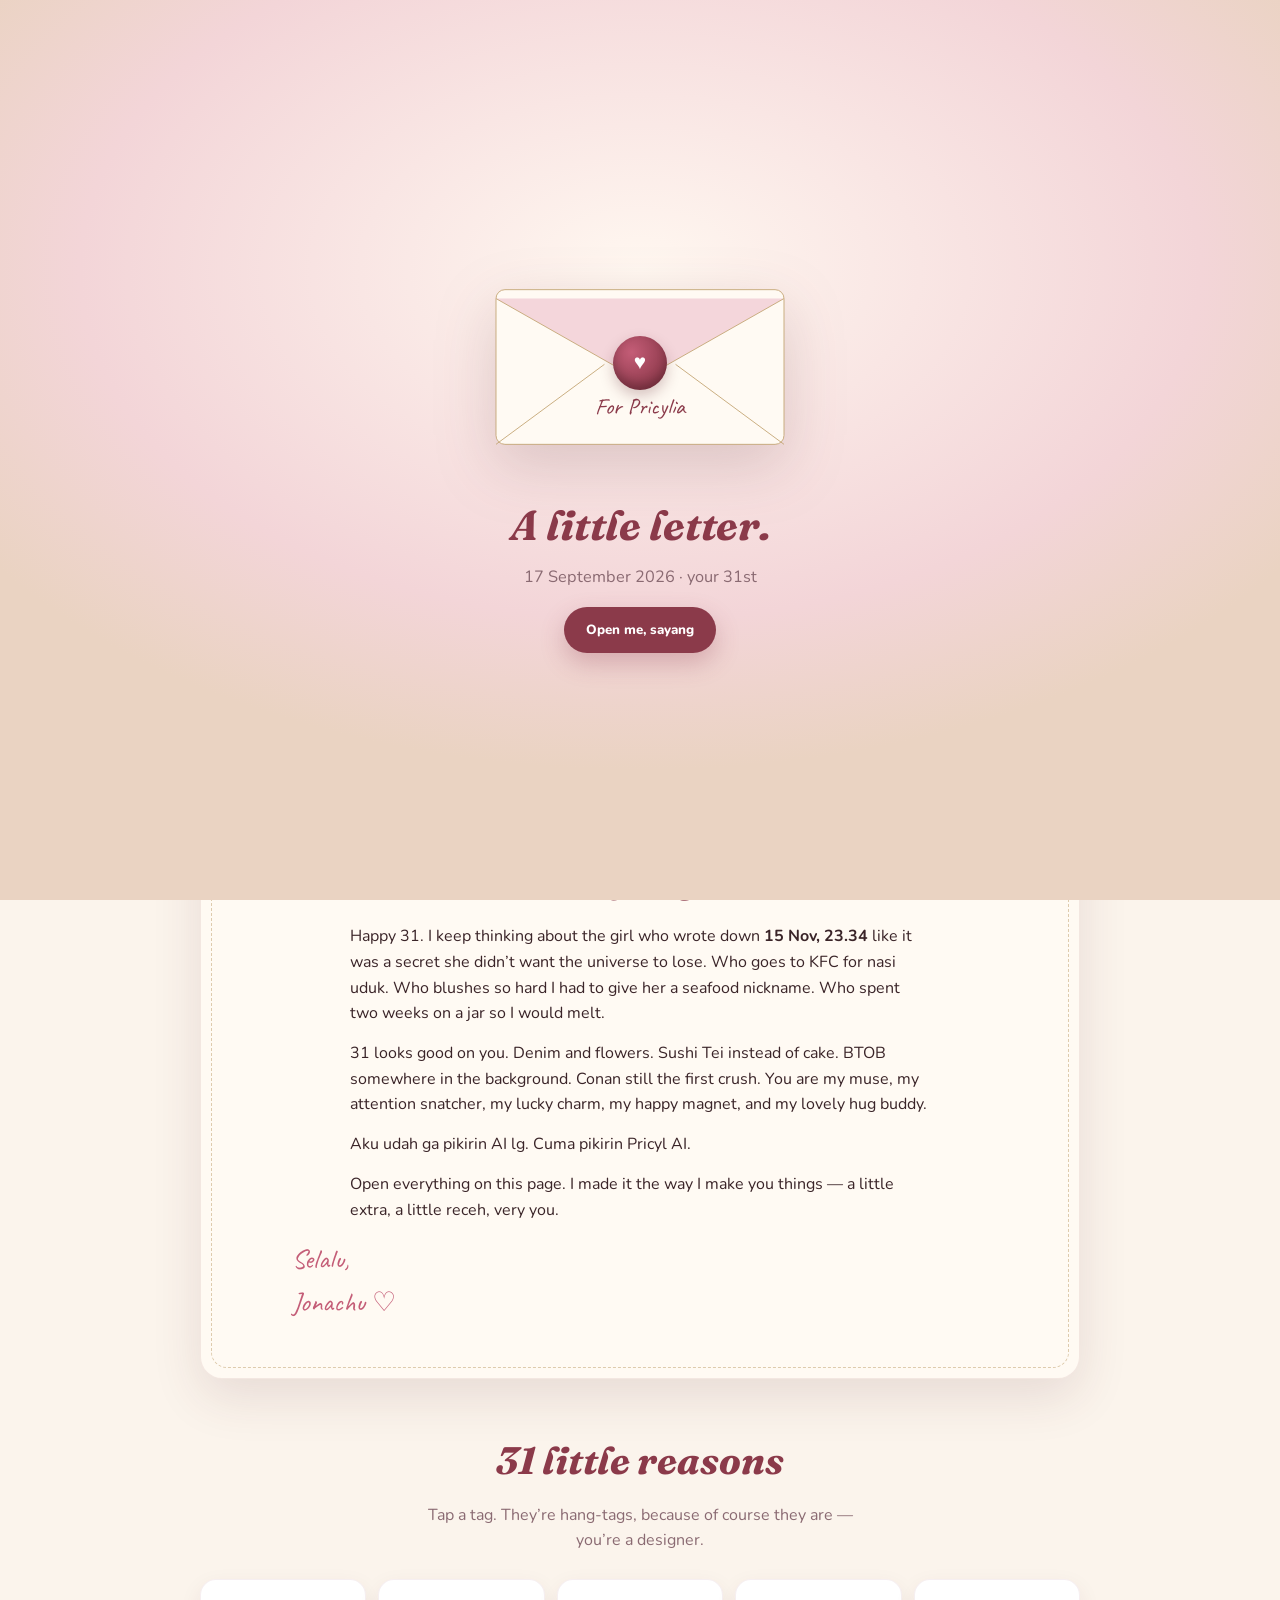
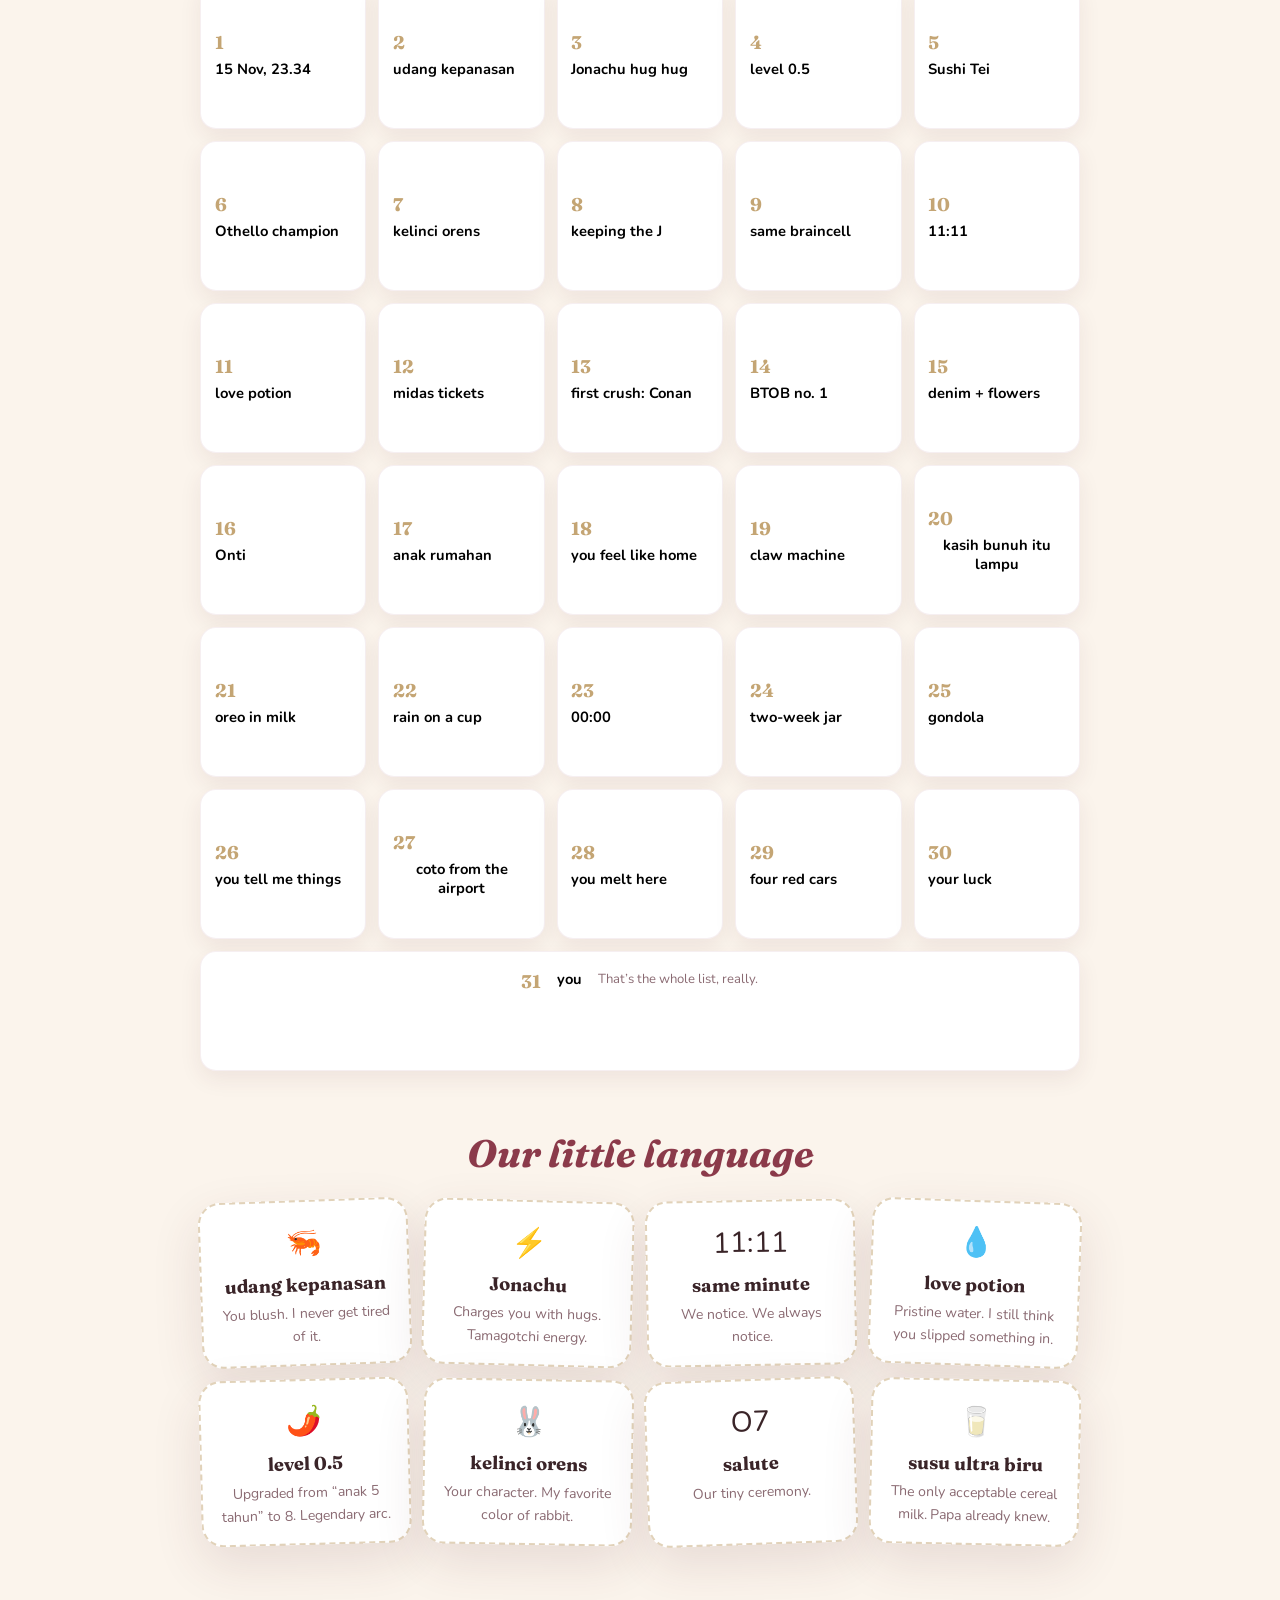
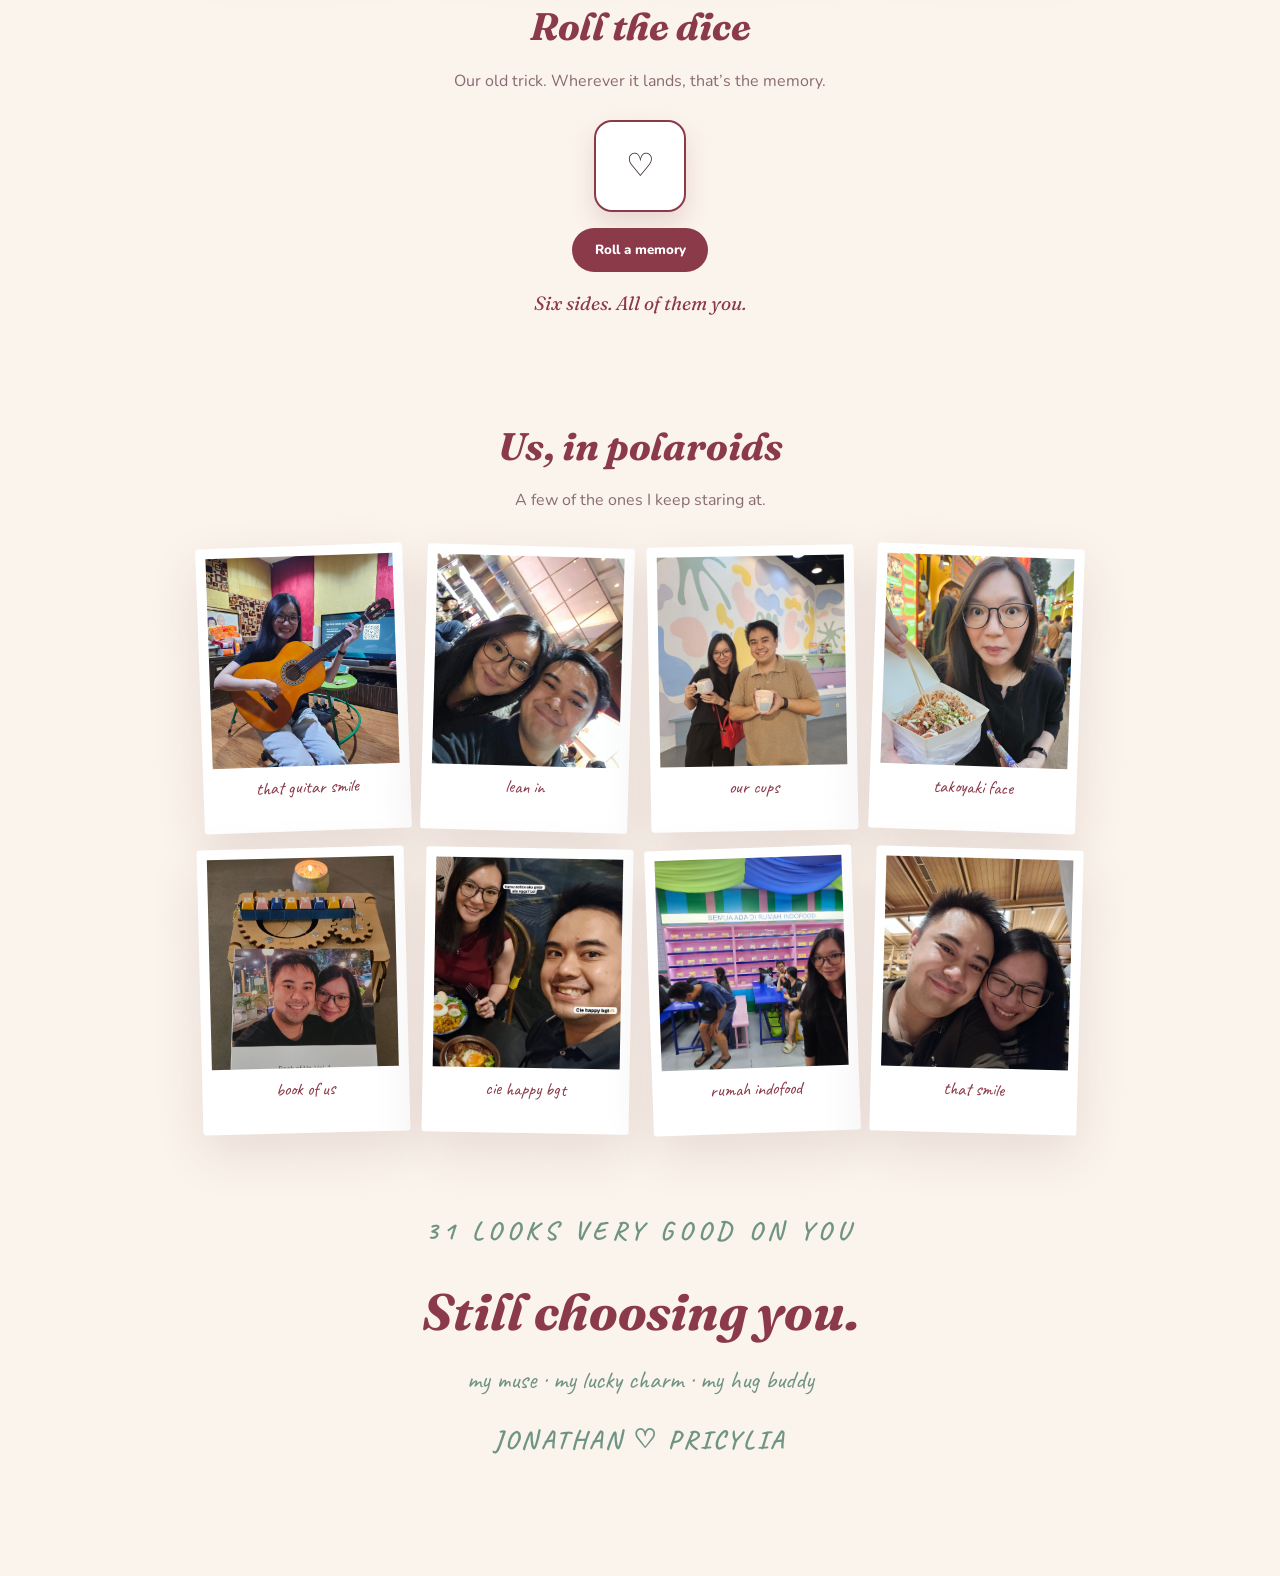
==== commit fbd2947f: "Save Valentine page standalone and add newer Pricylia photos Extract the Lovable Valentine into /val" ====
--- a/birthday/index.html
+++ b/birthday/index.html
@@ -286,7 +286,7 @@
   <header class="hero">
     <p class="kicker">September 17 · 2026</p>
     <div class="polaroid">
-      <img src="photos/us-1.jpg" alt="Jonathan and Pricylia, close and smiling">
+      <img src="photos/night.jpg" alt="Jonathan and Pricylia at night">
       <span>my muse, obviously</span>
     </div>
     <h1>Happy 31st,<br>Pricylia.</h1>
@@ -341,14 +341,14 @@
     <h2 class="section-title">Us, in polaroids</h2>
     <p class="lede">A few of the ones I keep staring at.</p>
     <div class="film">
-      <figure class="shot" style="--r:-2deg"><img src="photos/us-5.jpg" alt="Pricylia smiling with her eyes closed, leaning on Jonathan"><figcaption>that smile</figcaption></figure>
-      <figure class="shot" style="--r:1.6deg"><img src="photos/us-2.jpg" alt="Evening selfie on a bamboo terrace"><figcaption>dusk, still us</figcaption></figure>
+      <figure class="shot" style="--r:-2deg"><img src="photos/guitar.jpg" alt="Pricylia playing guitar and smiling"><figcaption>that guitar smile</figcaption></figure>
+      <figure class="shot" style="--r:1.6deg"><img src="photos/mall.jpg" alt="Close selfie of Pricylia and Jonathan"><figcaption>lean in</figcaption></figure>
       <figure class="shot" style="--r:-1deg"><img src="photos/us-3.jpg" alt="The two of them holding the cups they painted together"><figcaption>our cups</figcaption></figure>
-      <figure class="shot" style="--r:2deg"><img src="photos/us-7.jpg" alt="Dinner date, Pricylia in maroon"><figcaption>cie happy bgt</figcaption></figure>
-      <figure class="shot tall" style="--r:-1.4deg"><img src="photos/us-11.jpg" alt="Video call on a night street in Sydney"><figcaption>even from another city</figcaption></figure>
-      <figure class="shot tall" style="--r:1deg"><img src="photos/us-8.jpg" alt="Jonathan holding a milk bottle on a video call"><figcaption>susu ultra is love</figcaption></figure>
-      <figure class="shot tall" style="--r:-2deg"><img src="photos/us-9.jpg" alt="Jonathan with satay as a mustache, Pricylia laughing on video call"><figcaption>chef, supposedly</figcaption></figure>
-      <figure class="shot bottom" style="--r:1.5deg"><img src="photos/us-10.jpg" alt="Video call with Pricylia and her nephew Eden"><figcaption>onti + eden</figcaption></figure>
+      <figure class="shot" style="--r:2deg"><img src="photos/takoyaki.jpg" alt="Pricylia with takoyaki, wide-eyed"><figcaption>takoyaki face</figcaption></figure>
+      <figure class="shot" style="--r:-1.4deg"><img src="photos/book-of-us.jpg" alt="Book of Us Vol 1 with a PRICYLIA keycap bar"><figcaption>book of us</figcaption></figure>
+      <figure class="shot" style="--r:1deg"><img src="photos/us-7.jpg" alt="Dinner date, Pricylia in maroon"><figcaption>cie happy bgt</figcaption></figure>
+      <figure class="shot" style="--r:-2deg"><img src="photos/indofood.jpg" alt="Pricylia at a colorful Indofood exhibit"><figcaption>rumah indofood</figcaption></figure>
+      <figure class="shot" style="--r:1.5deg"><img src="photos/us-5.jpg" alt="Pricylia smiling with her eyes closed"><figcaption>that smile</figcaption></figure>
     </div>
   </section>
 
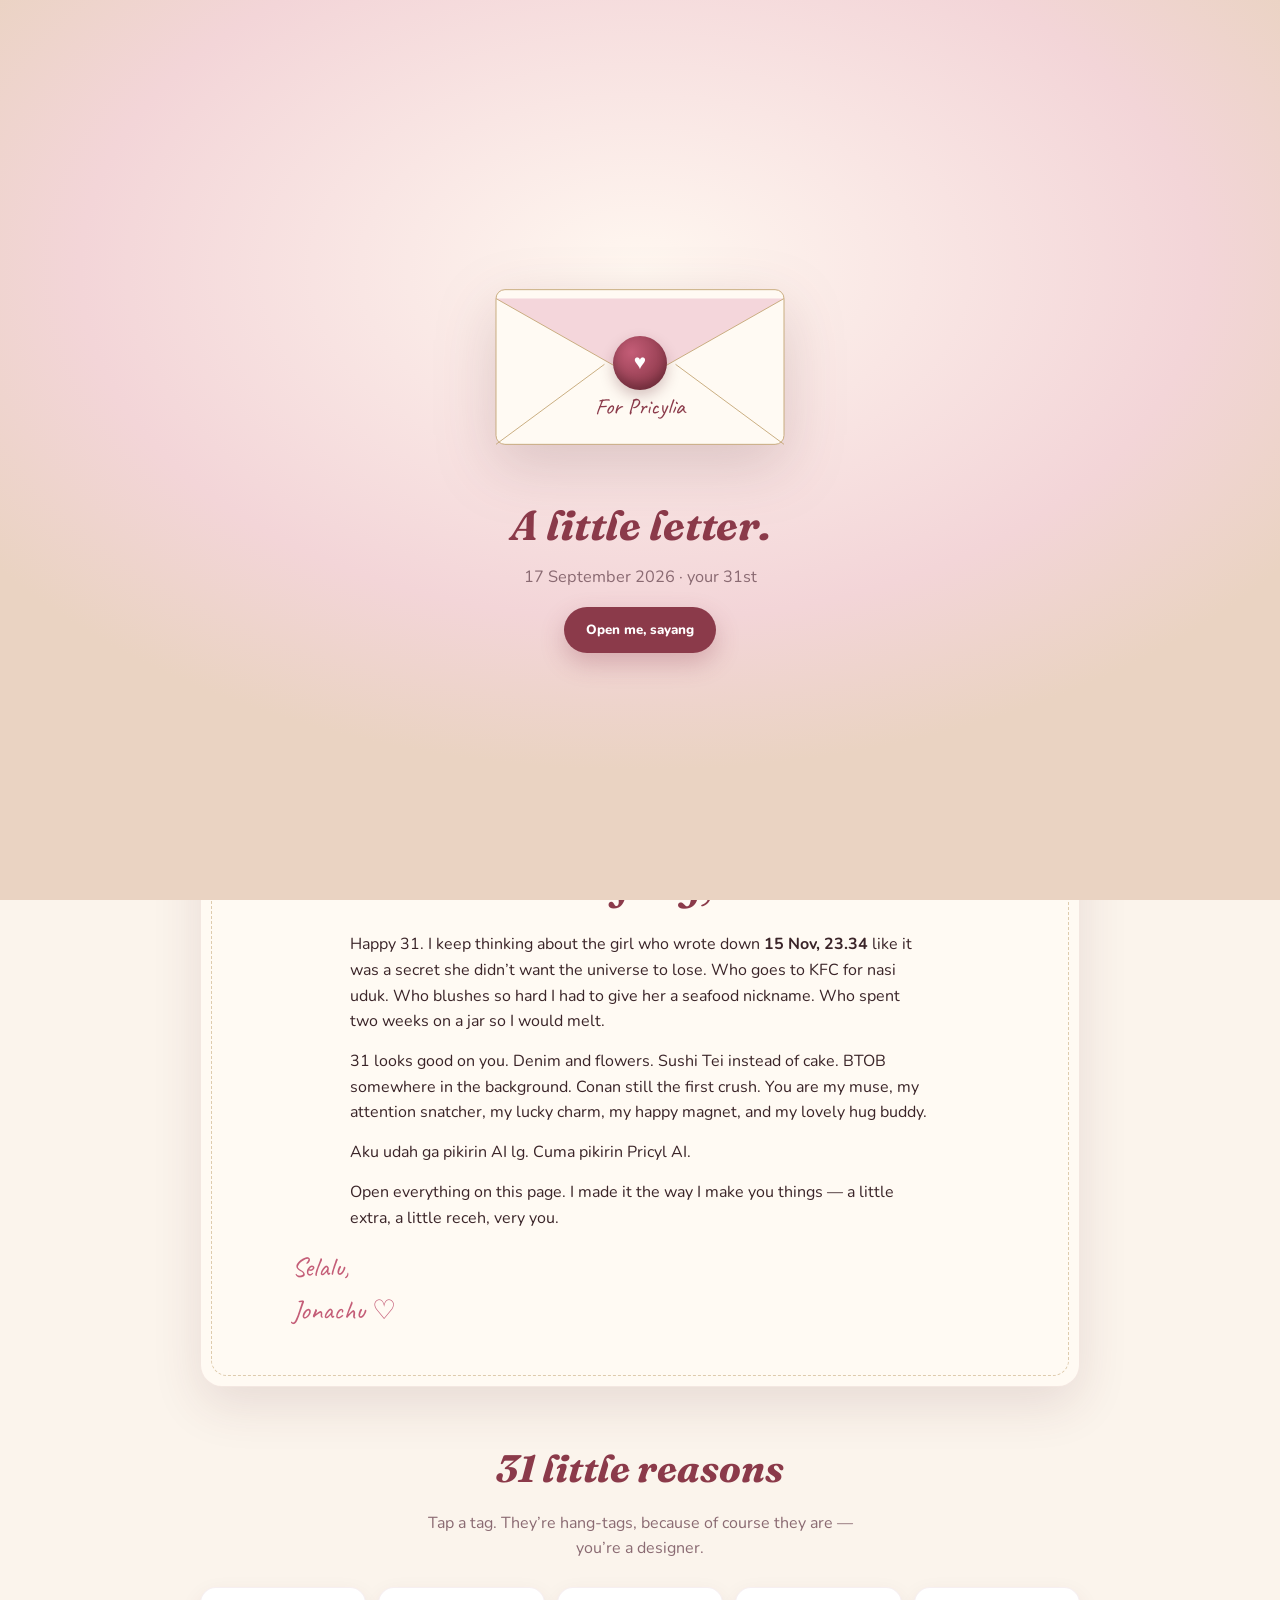
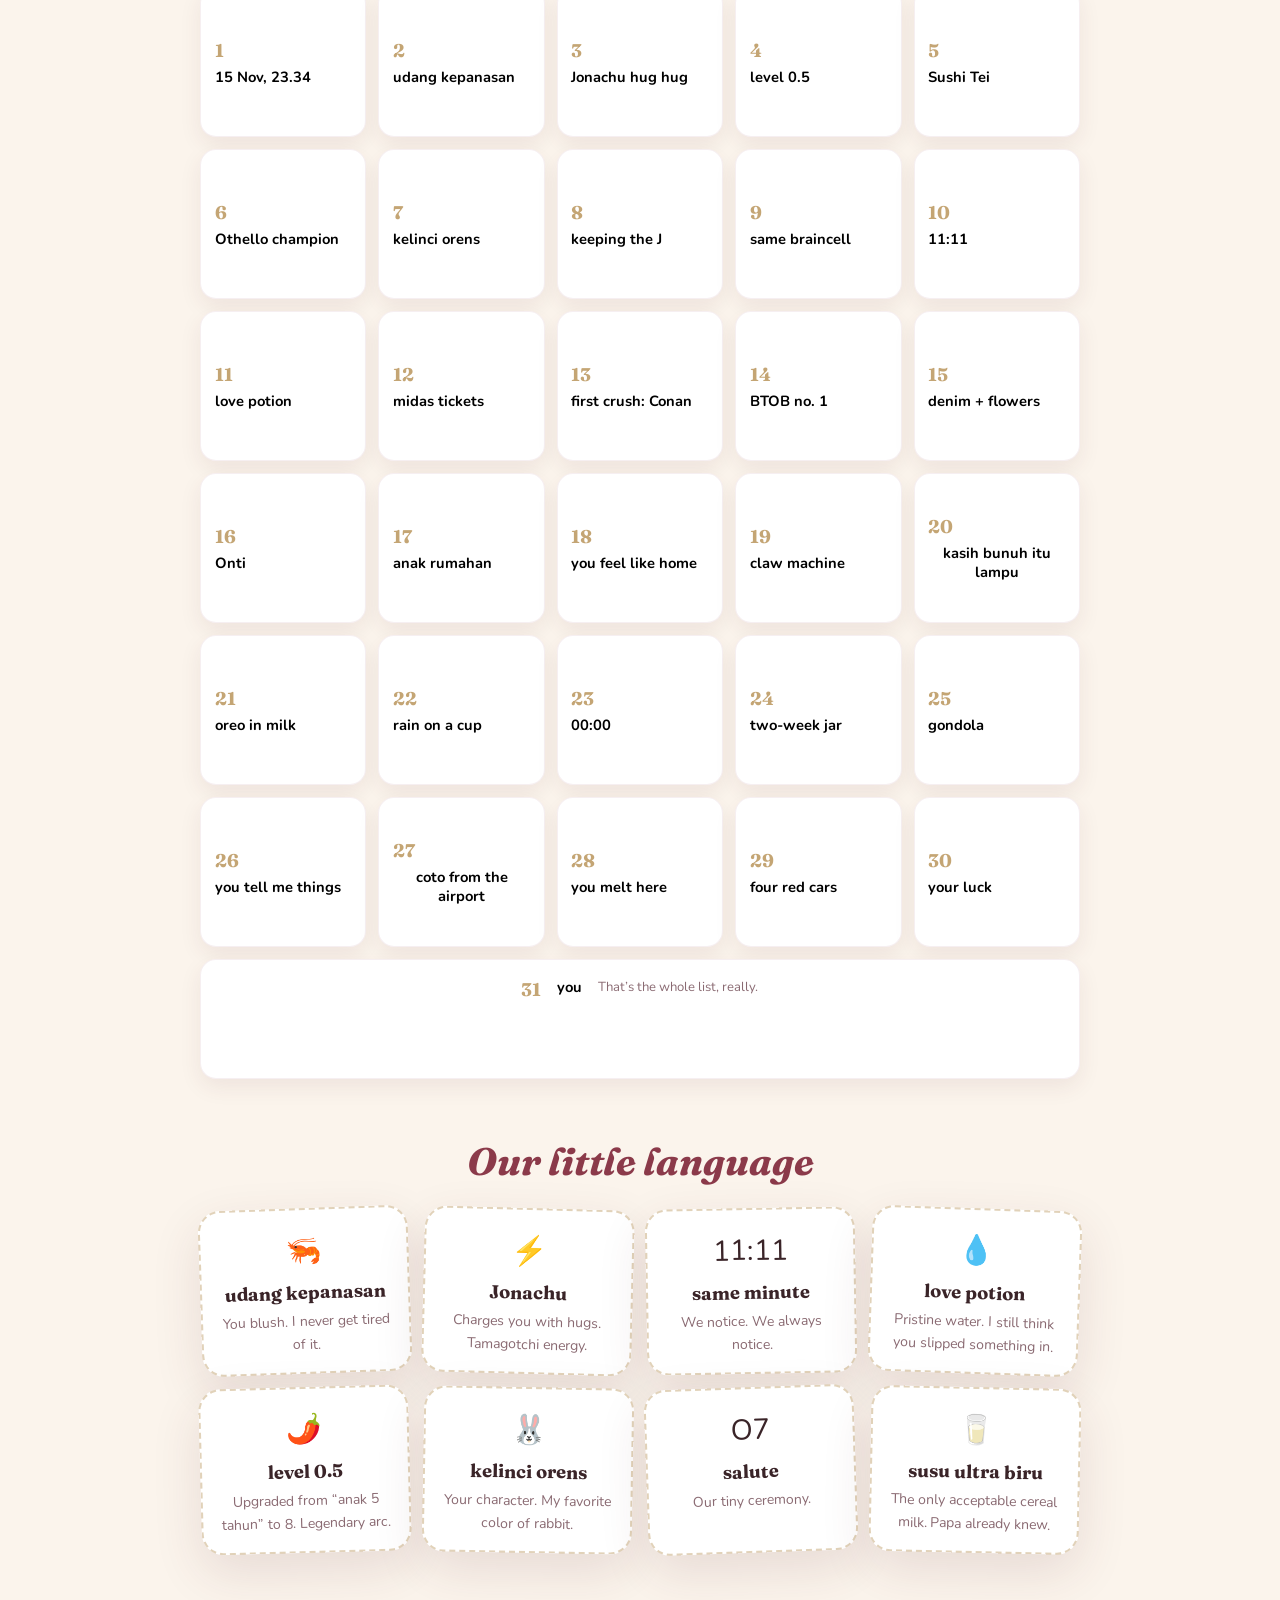
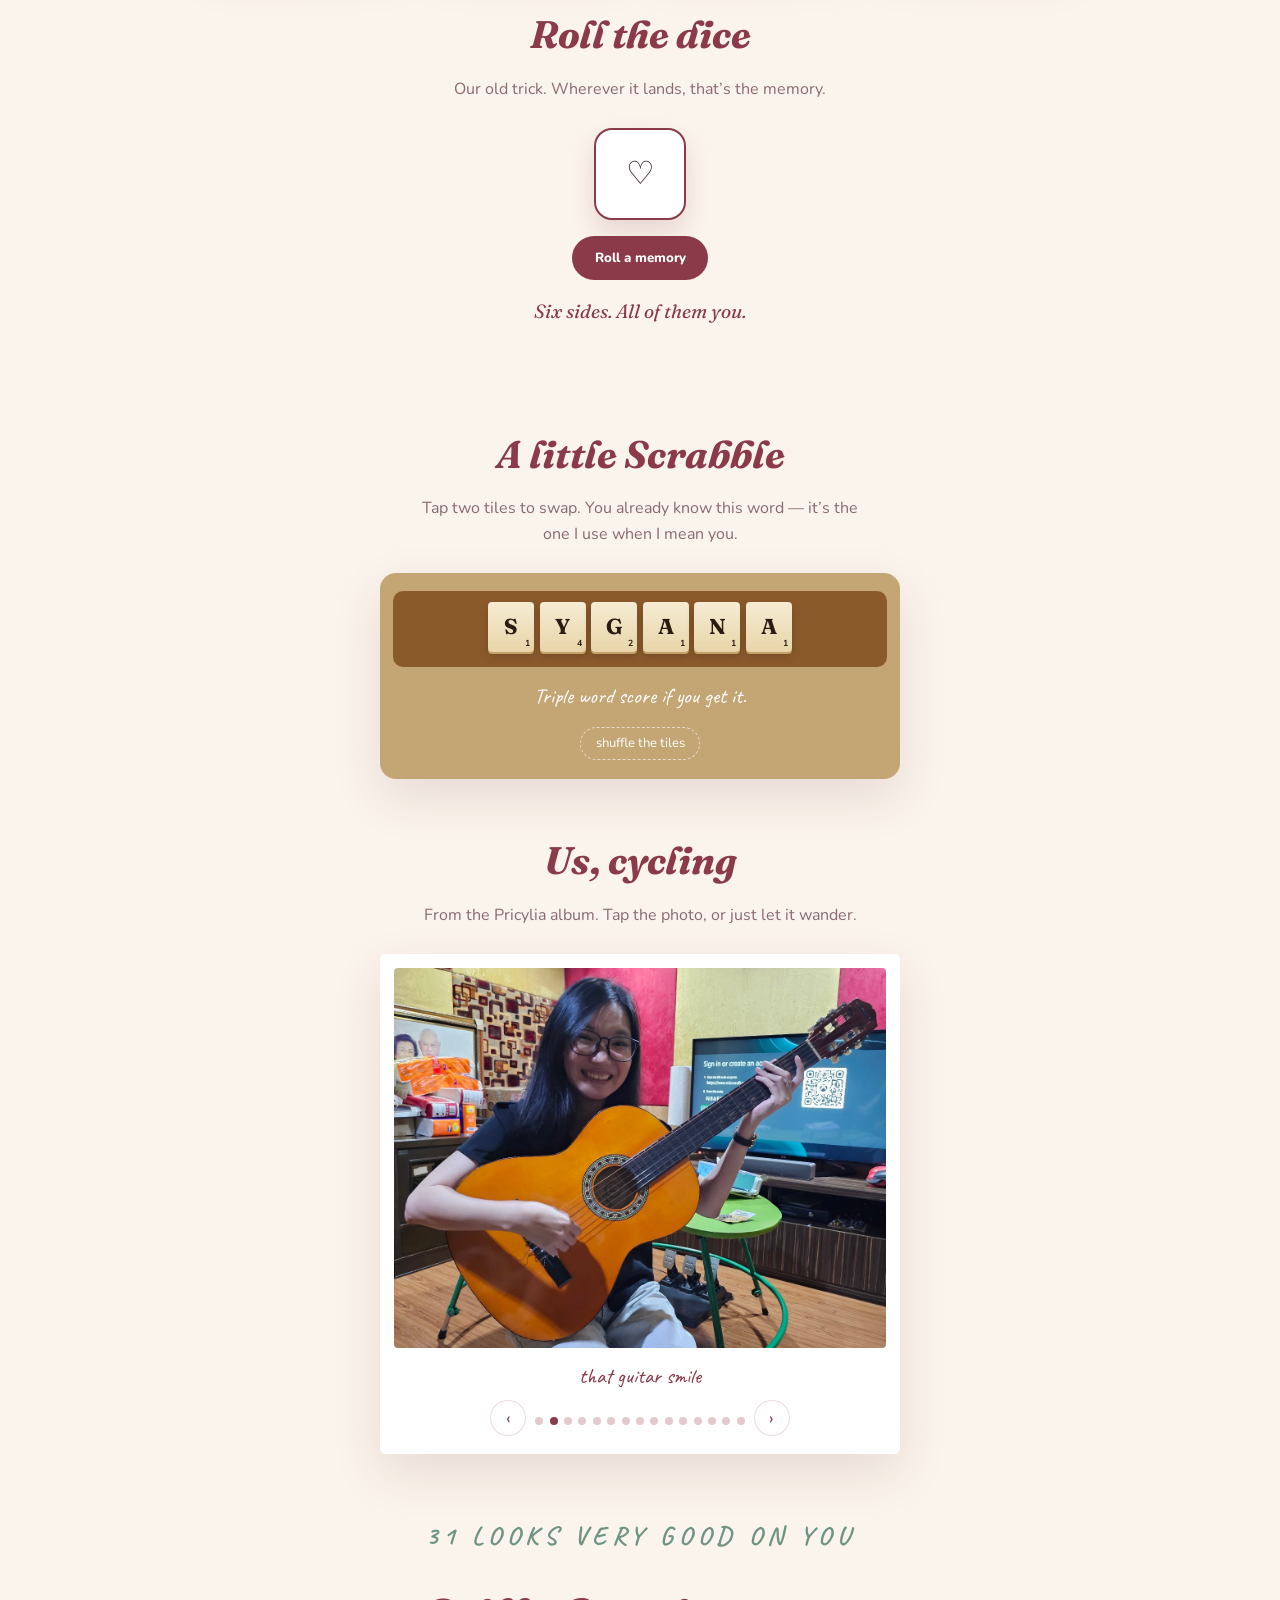
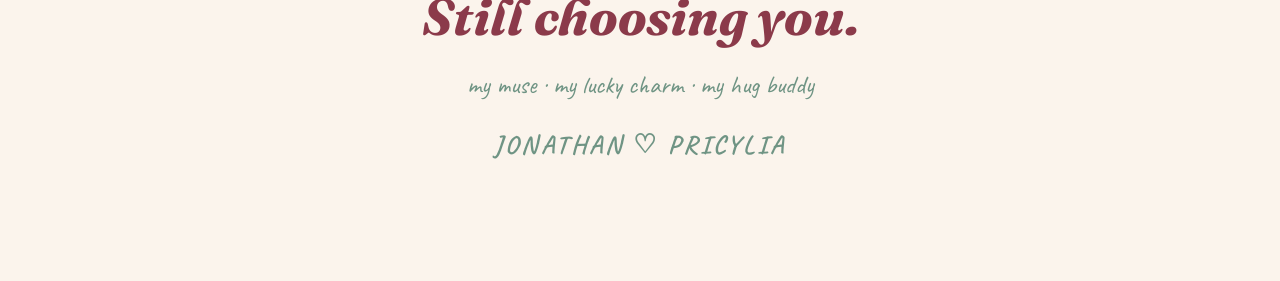
==== commit 5908bff9: "Add photo carousel and Scrabble tiles to the birthday letter Cycle more Pricylia-album pictures, and" ====
--- a/birthday/index.html
+++ b/birthday/index.html
@@ -114,11 +114,24 @@
   width:min(280px,70vw);margin:0 auto 1.2rem;background:#fff;
   padding:12px 12px 36px;border-radius:4px;
   box-shadow:var(--shadow);transform:rotate(-2.4deg);
-}
-.polaroid img{width:100%;height:250px;object-fit:cover;border-radius:2px}
+  position:relative;
+}
+.polaroid .slides{position:relative;height:250px;overflow:hidden;border-radius:2px}
+.polaroid .slides img{
+  position:absolute;inset:0;width:100%;height:100%;object-fit:cover;
+  opacity:0;transition:opacity .55s ease;
+}
+.polaroid .slides img.on{opacity:1}
 .polaroid span{
   font-family:'Caveat',cursive;font-size:1.25rem;display:block;margin-top:.55rem;color:var(--maroon);
 }
+.hero-nav{
+  display:flex;justify-content:center;gap:.4rem;margin-top:.35rem;
+}
+.dot{
+  width:8px;height:8px;border-radius:50%;border:0;background:#e4c9ce;padding:0;
+}
+.dot.on{background:var(--maroon)}
 .age{
   display:inline-flex;gap:.6rem;align-items:center;justify-content:center;
   margin-top:.6rem;flex-wrap:wrap;
@@ -207,21 +220,59 @@
   font-family:'Fraunces',serif;font-style:italic;font-size:1.2rem;color:var(--maroon);
 }
 
-/* Gallery */
-.film{
-  display:grid;grid-template-columns:repeat(auto-fit,minmax(180px,1fr));gap:1.1rem;
-  padding:.4rem 0 1rem;
-}
-.shot{
-  background:#fff;padding:10px 10px 28px;border-radius:3px;
-  box-shadow:var(--shadow);transform:rotate(var(--r, 1deg));
-  cursor:pointer;
-}
-.shot img{width:100%;height:210px;object-fit:cover;object-position:center}
-.shot.tall img{object-position:center 20%}
-.shot.bottom img{object-position:center 80%}
-.shot figcaption{
-  font-family:'Caveat',cursive;text-align:center;margin-top:.45rem;font-size:1.15rem;color:var(--maroon);
+/* Carousel */
+.carousel{
+  background:#fff;padding:14px 14px 18px;border-radius:6px;
+  box-shadow:var(--shadow);max-width:520px;margin:0 auto;
+}
+.carousel-stage{
+  position:relative;height:min(58vw,380px);overflow:hidden;border-radius:4px;
+}
+.carousel-stage img{
+  position:absolute;inset:0;width:100%;height:100%;object-fit:cover;
+  opacity:0;transition:opacity .6s ease;cursor:pointer;
+}
+.carousel-stage img.on{opacity:1}
+.carousel-caption{
+  font-family:'Caveat',cursive;text-align:center;margin:.7rem 0 .4rem;
+  font-size:1.35rem;color:var(--maroon);min-height:1.6em;
+}
+.carousel-bar{display:flex;align-items:center;justify-content:center;gap:.55rem}
+.arrow{
+  width:36px;height:36px;border-radius:50%;border:1px solid rgba(139,58,74,.18);
+  background:#fff;color:var(--maroon);font-size:1.1rem;
+}
+.arrow:hover{background:var(--blush)}
+
+/* Scrabble */
+.board{
+  background:#c4a574;border-radius:16px;padding:1.1rem .8rem 1.2rem;
+  box-shadow:var(--shadow);max-width:520px;margin:0 auto;
+}
+.rack{
+  display:flex;justify-content:center;gap:.35rem;flex-wrap:wrap;
+  background:#8b5a2b;border-radius:10px;padding:.7rem .5rem;
+  min-height:76px;
+}
+.tile{
+  width:46px;height:50px;border-radius:4px;border:0;
+  background:linear-gradient(180deg,#f6ecd4,#e8d5a8);
+  box-shadow:0 2px 0 #c4a06a, 0 4px 8px rgba(0,0,0,.18);
+  font-family:'Fraunces',serif;font-weight:700;font-size:1.35rem;color:#2b1c12;
+  position:relative;cursor:pointer;
+}
+.tile small{
+  position:absolute;right:4px;bottom:3px;font-size:.55rem;font-family:'Nunito',sans-serif;
+}
+.tile.picked{outline:2px solid var(--maroon);transform:translateY(-4px)}
+.tile.good{background:linear-gradient(180deg,#f3e2b0,#d4b56a)}
+.scrabble-note{
+  text-align:center;margin-top:.8rem;color:#fff;font-family:'Caveat',cursive;font-size:1.35rem;
+  min-height:1.6em;
+}
+.shuffle{
+  display:block;margin:.8rem auto 0;background:transparent;border:1px dashed rgba(255,255,255,.6);
+  color:#fff;border-radius:999px;padding:.4rem .9rem;font-size:.82rem;
 }
 
 /* Close */
@@ -256,7 +307,8 @@
   html{scroll-behavior:auto}
 }
 @media (max-width:640px){
-  .polaroid img,.shot img{height:200px}
+  .polaroid .slides{height:200px}
+  .tile{width:40px;height:44px;font-size:1.15rem}
   .reasons{grid-template-columns:repeat(2,minmax(0,1fr))}
 }
 </style>
@@ -286,9 +338,10 @@
   <header class="hero">
     <p class="kicker">September 17 · 2026</p>
     <div class="polaroid">
-      <img src="photos/night.jpg" alt="Jonathan and Pricylia at night">
-      <span>my muse, obviously</span>
+      <div class="slides" id="heroSlides"></div>
+      <span id="heroCap">my muse, obviously</span>
     </div>
+    <div class="hero-nav" id="heroDots"></div>
     <h1>Happy 31st,<br>Pricylia.</h1>
     <p class="sub">from your clingy Jonachu</p>
     <div class="age">
@@ -338,17 +391,26 @@
   </section>
 
   <section>
-    <h2 class="section-title">Us, in polaroids</h2>
-    <p class="lede">A few of the ones I keep staring at.</p>
-    <div class="film">
-      <figure class="shot" style="--r:-2deg"><img src="photos/guitar.jpg" alt="Pricylia playing guitar and smiling"><figcaption>that guitar smile</figcaption></figure>
-      <figure class="shot" style="--r:1.6deg"><img src="photos/mall.jpg" alt="Close selfie of Pricylia and Jonathan"><figcaption>lean in</figcaption></figure>
-      <figure class="shot" style="--r:-1deg"><img src="photos/us-3.jpg" alt="The two of them holding the cups they painted together"><figcaption>our cups</figcaption></figure>
-      <figure class="shot" style="--r:2deg"><img src="photos/takoyaki.jpg" alt="Pricylia with takoyaki, wide-eyed"><figcaption>takoyaki face</figcaption></figure>
-      <figure class="shot" style="--r:-1.4deg"><img src="photos/book-of-us.jpg" alt="Book of Us Vol 1 with a PRICYLIA keycap bar"><figcaption>book of us</figcaption></figure>
-      <figure class="shot" style="--r:1deg"><img src="photos/us-7.jpg" alt="Dinner date, Pricylia in maroon"><figcaption>cie happy bgt</figcaption></figure>
-      <figure class="shot" style="--r:-2deg"><img src="photos/indofood.jpg" alt="Pricylia at a colorful Indofood exhibit"><figcaption>rumah indofood</figcaption></figure>
-      <figure class="shot" style="--r:1.5deg"><img src="photos/us-5.jpg" alt="Pricylia smiling with her eyes closed"><figcaption>that smile</figcaption></figure>
+    <h2 class="section-title">A little Scrabble</h2>
+    <p class="lede">Tap two tiles to swap. You already know this word — it’s the one I use when I mean you.</p>
+    <div class="board">
+      <div class="rack" id="rack"></div>
+      <p class="scrabble-note" id="scrabbleNote">Triple word score if you get it.</p>
+      <button class="shuffle" id="shuffle" type="button">shuffle the tiles</button>
+    </div>
+  </section>
+
+  <section>
+    <h2 class="section-title">Us, cycling</h2>
+    <p class="lede">From the Pricylia album. Tap the photo, or just let it wander.</p>
+    <div class="carousel" id="carousel">
+      <div class="carousel-stage" id="stage"></div>
+      <p class="carousel-caption" id="cap"></p>
+      <div class="carousel-bar">
+        <button class="arrow" id="prev" type="button" aria-label="Previous">‹</button>
+        <div class="hero-nav" id="dots"></div>
+        <button class="arrow" id="next" type="button" aria-label="Next">›</button>
+      </div>
     </div>
   </section>
 
@@ -447,15 +509,139 @@
 });
 if (new URLSearchParams(location.search).has('open')) openLetter();
 
+const photos = [
+  ["photos/night.jpg","night, still us"],
+  ["photos/guitar.jpg","that guitar smile"],
+  ["photos/expo.jpg","expo, glued together"],
+  ["photos/peace.jpg","peace in a t-shirt shop"],
+  ["photos/chicken.jpg","new friend: ayam kremezz"],
+  ["photos/outdoor.jpg","one of those crowded days"],
+  ["photos/mall.jpg","lean in"],
+  ["photos/us-3.jpg","our cups"],
+  ["photos/takoyaki.jpg","takoyaki face"],
+  ["photos/takoyaki-smile.jpg","still takoyaki"],
+  ["photos/book-of-us.jpg","book of us, vol. 1"],
+  ["photos/us-7.jpg","cie happy bgt"],
+  ["photos/indofood.jpg","rumah indofood"],
+  ["photos/us-5.jpg","that smile"],
+  ["photos/dimsum.jpg","the big table"]
+];
+
+function makeCarousel(stage, dots, caption, start, {auto=true}={}){
+  let i = 0;
+  photos.forEach(([src,cap],n)=>{
+    const img = document.createElement('img');
+    img.src = src; img.alt = cap;
+    if(n===start) img.classList.add('on');
+    stage.appendChild(img);
+    if(dots){
+      const d = document.createElement('button');
+      d.className = 'dot' + (n===start?' on':'');
+      d.type = 'button';
+      d.addEventListener('click',()=>go(n));
+      dots.appendChild(d);
+    }
+  });
+  const imgs = [...stage.querySelectorAll('img')];
+  const dotEls = dots ? [...dots.querySelectorAll('.dot')] : [];
+  function go(n){
+    i = (n+photos.length)%photos.length;
+    imgs.forEach((im,k)=>im.classList.toggle('on', k===i));
+    dotEls.forEach((d,k)=>d.classList.toggle('on', k===i));
+    if(caption) caption.textContent = photos[i][1];
+  }
+  go(start);
+  let timer;
+  function play(){
+    if(!auto || window.matchMedia('(prefers-reduced-motion: reduce)').matches) return;
+    stop();
+    timer = setInterval(()=>go(i+1), 3400);
+  }
+  function stop(){ if(timer) clearInterval(timer); }
+  stage.addEventListener('mouseenter', stop);
+  stage.addEventListener('mouseleave', play);
+  play();
+  return {go, next:()=>go(i+1), prev:()=>go(i-1), get i(){return i}, imgs};
+}
+
+const hero = makeCarousel(
+  document.getElementById('heroSlides'),
+  document.getElementById('heroDots'),
+  document.getElementById('heroCap'),
+  0
+);
+const album = makeCarousel(
+  document.getElementById('stage'),
+  document.getElementById('dots'),
+  document.getElementById('cap'),
+  1
+);
+document.getElementById('next').addEventListener('click', album.next);
+document.getElementById('prev').addEventListener('click', album.prev);
+
 const lb = document.getElementById('lb');
-document.querySelectorAll('.shot img, .polaroid img').forEach(img=>{
-  img.addEventListener('click',()=>{
-    lb.querySelector('img').src = img.src;
-    lb.querySelector('img').alt = img.alt;
-    lb.classList.add('show');
-  });
+function openLb(img){
+  lb.querySelector('img').src = img.src;
+  lb.querySelector('img').alt = img.alt;
+  lb.classList.add('show');
+}
+[...document.querySelectorAll('#heroSlides img, #stage img')].forEach(img=>{
+  img.addEventListener('click',()=>openLb(img));
 });
 lb.addEventListener('click',()=>lb.classList.remove('show'));
+
+const WORD = 'SAYANG';
+const POINTS = {S:1,A:1,Y:4,N:1,G:2};
+function scramble(s){
+  const a = s.split('');
+  for(let i=a.length-1;i>0;i--){
+    const j = Math.floor(Math.random()*(i+1));
+    [a[i],a[j]] = [a[j],a[i]];
+  }
+  return a.join('') === s ? scramble(s) : a.join('');
+}
+const rack = document.getElementById('rack');
+const note = document.getElementById('scrabbleNote');
+let tiles = [];
+let picked = null;
+function renderTiles(str){
+  rack.innerHTML = '';
+  tiles = str.split('').map((ch,idx)=>{
+    const b = document.createElement('button');
+    b.className = 'tile';
+    b.type = 'button';
+    b.dataset.i = idx;
+    b.innerHTML = `${ch}<small>${POINTS[ch]||1}</small>`;
+    b.addEventListener('click',()=>onTile(idx));
+    rack.appendChild(b);
+    return ch;
+  });
+  checkWord();
+}
+function onTile(idx){
+  if(tiles.join('') === WORD) return;
+  if(picked === null){
+    picked = idx;
+    rack.children[idx].classList.add('picked');
+    return;
+  }
+  const a = picked, b = idx;
+  [tiles[a], tiles[b]] = [tiles[b], tiles[a]];
+  picked = null;
+  renderTiles(tiles.join(''));
+}
+function checkWord(){
+  const ok = tiles.join('') === WORD;
+  [...rack.children].forEach(el=>el.classList.toggle('good', ok));
+  note.textContent = ok
+    ? 'SAYANG. Triple word score. That’s you.'
+    : 'Triple word score if you get it.';
+}
+document.getElementById('shuffle').addEventListener('click',()=>{
+  picked = null;
+  renderTiles(scramble(WORD));
+});
+renderTiles(scramble(WORD));
 </script>
 </body>
 </html>
